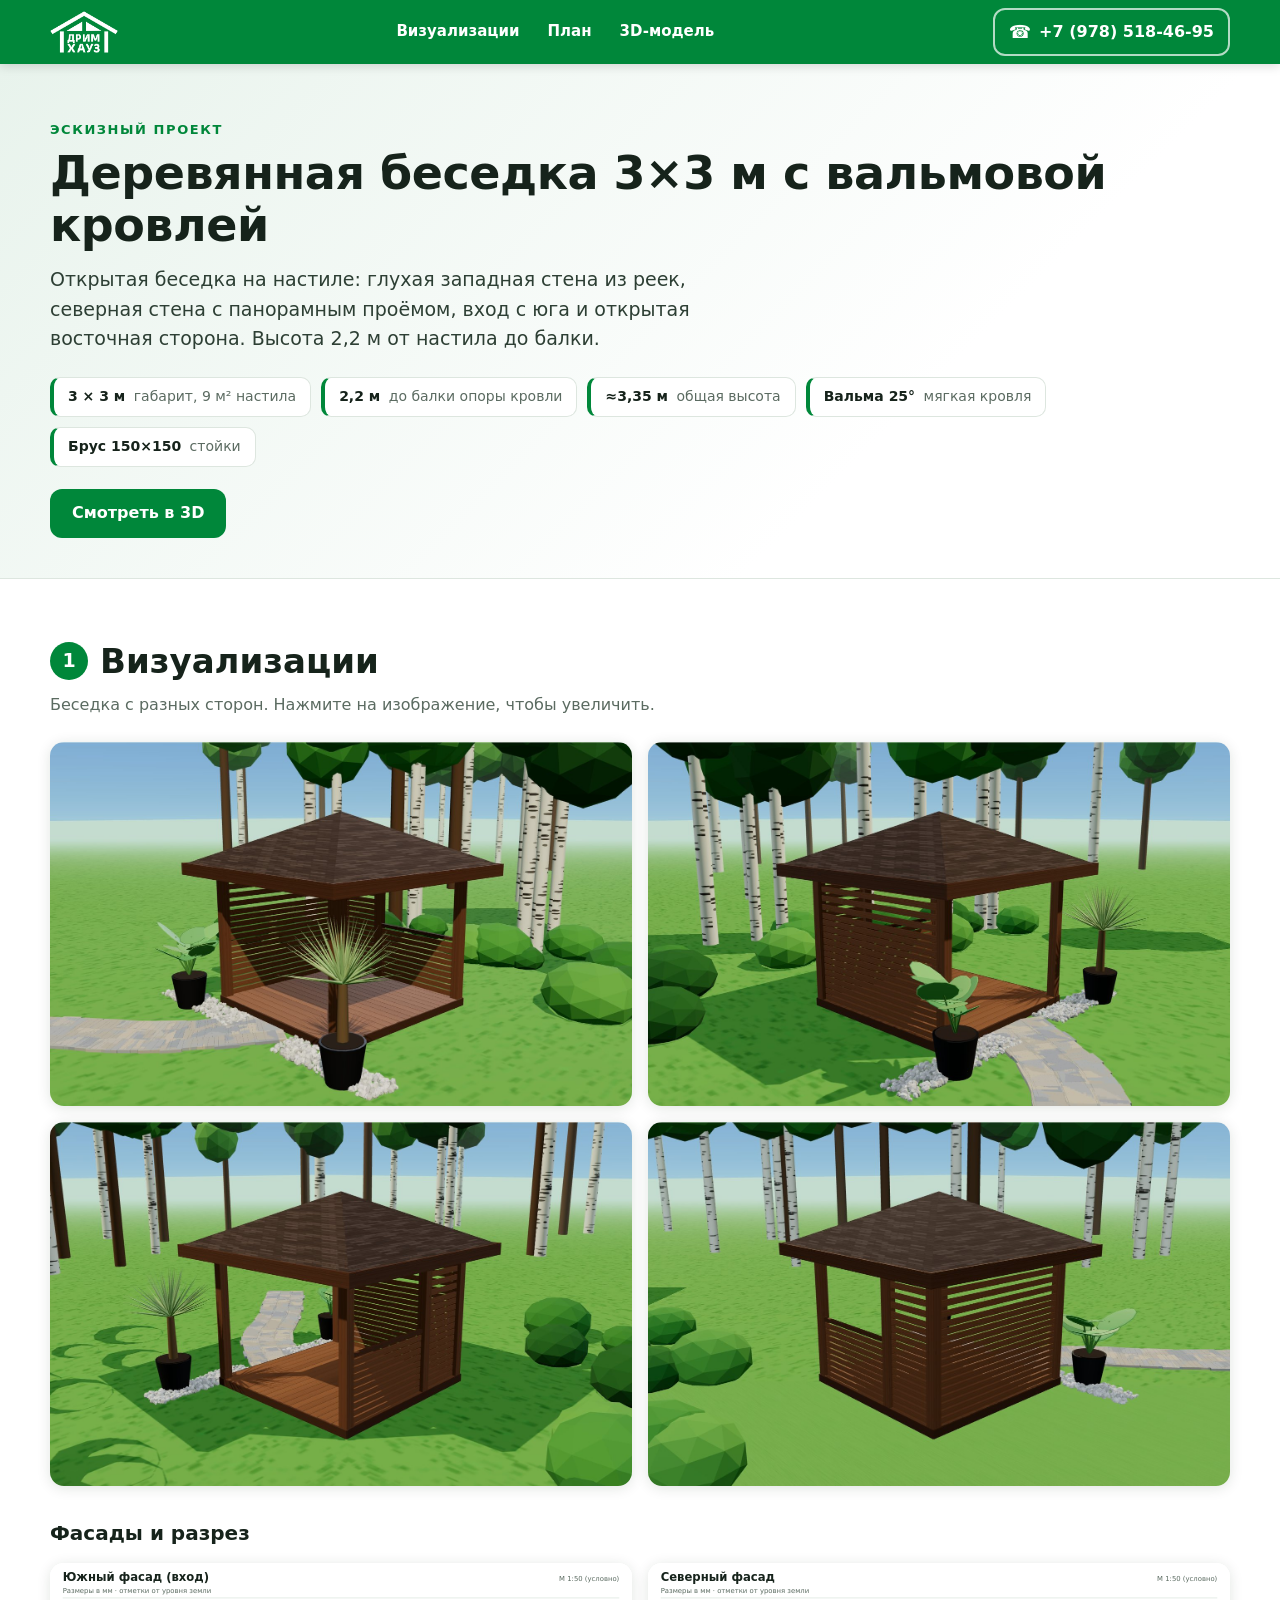
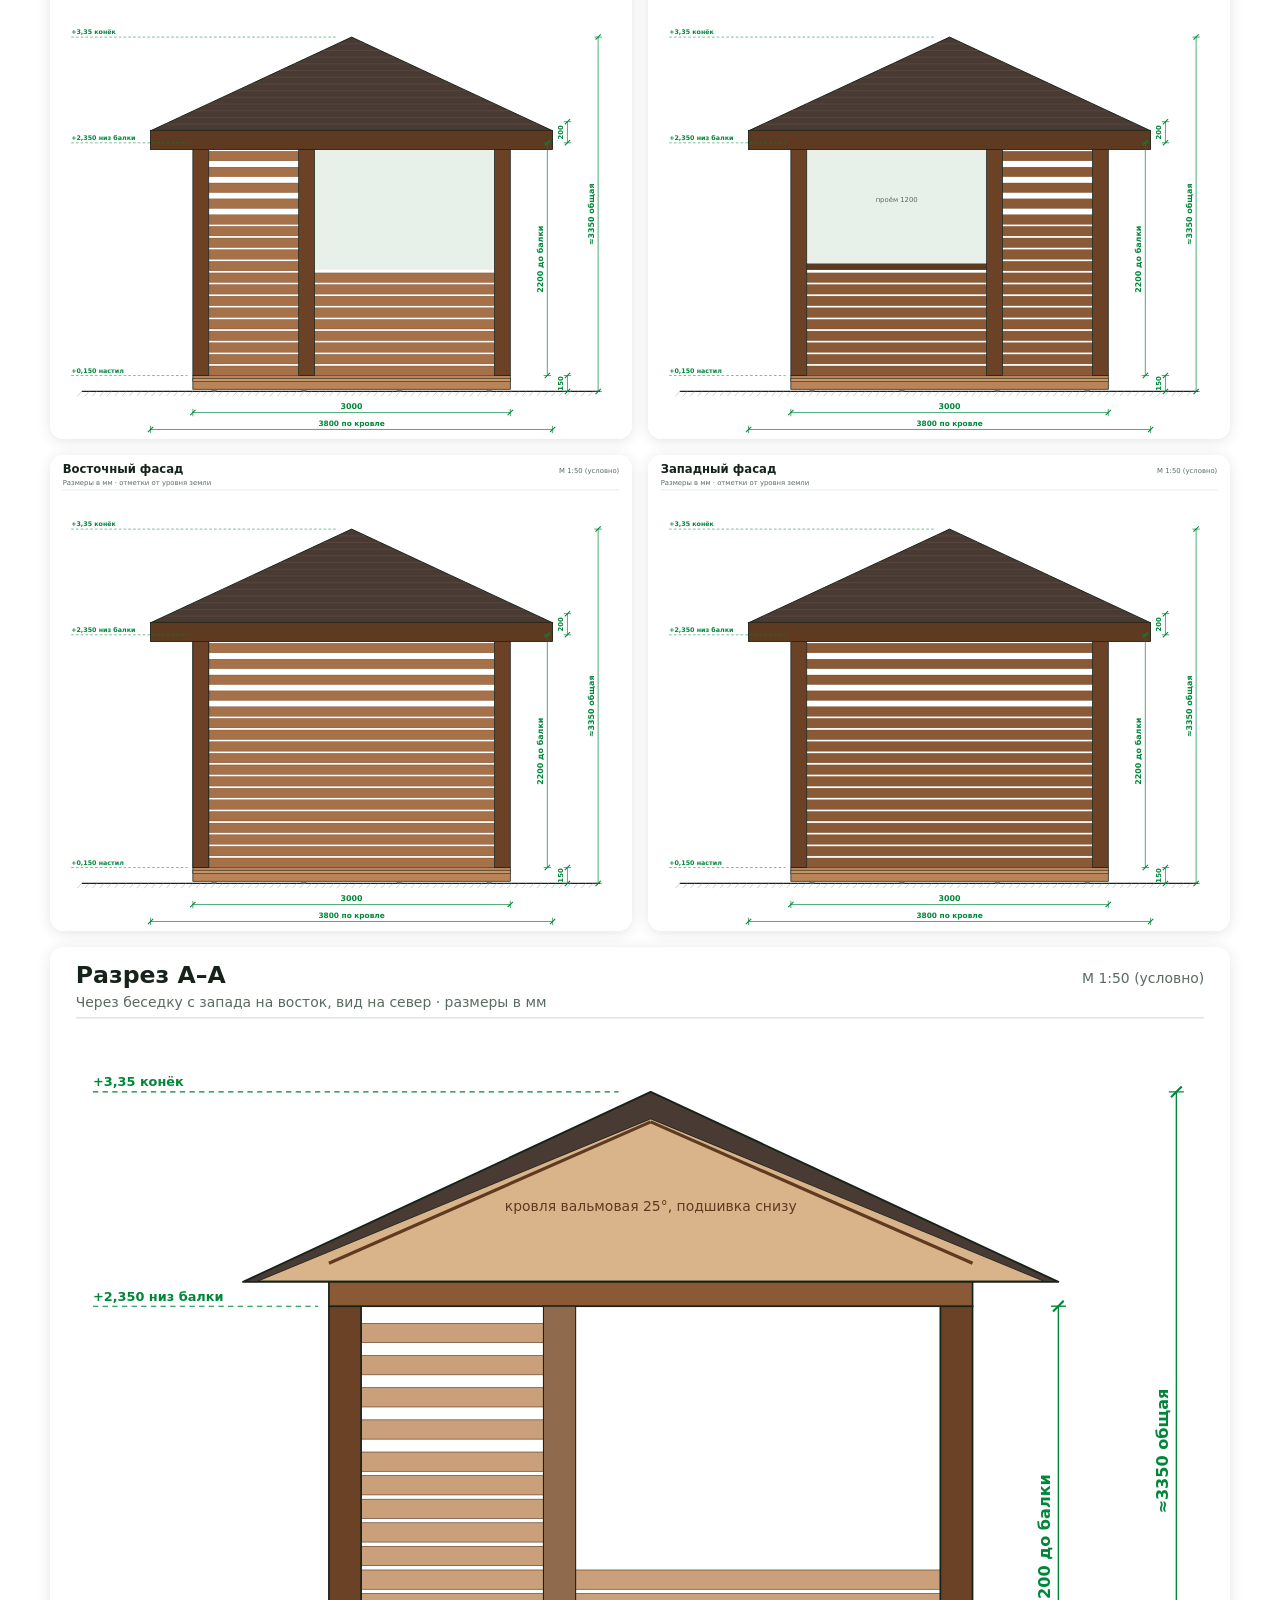
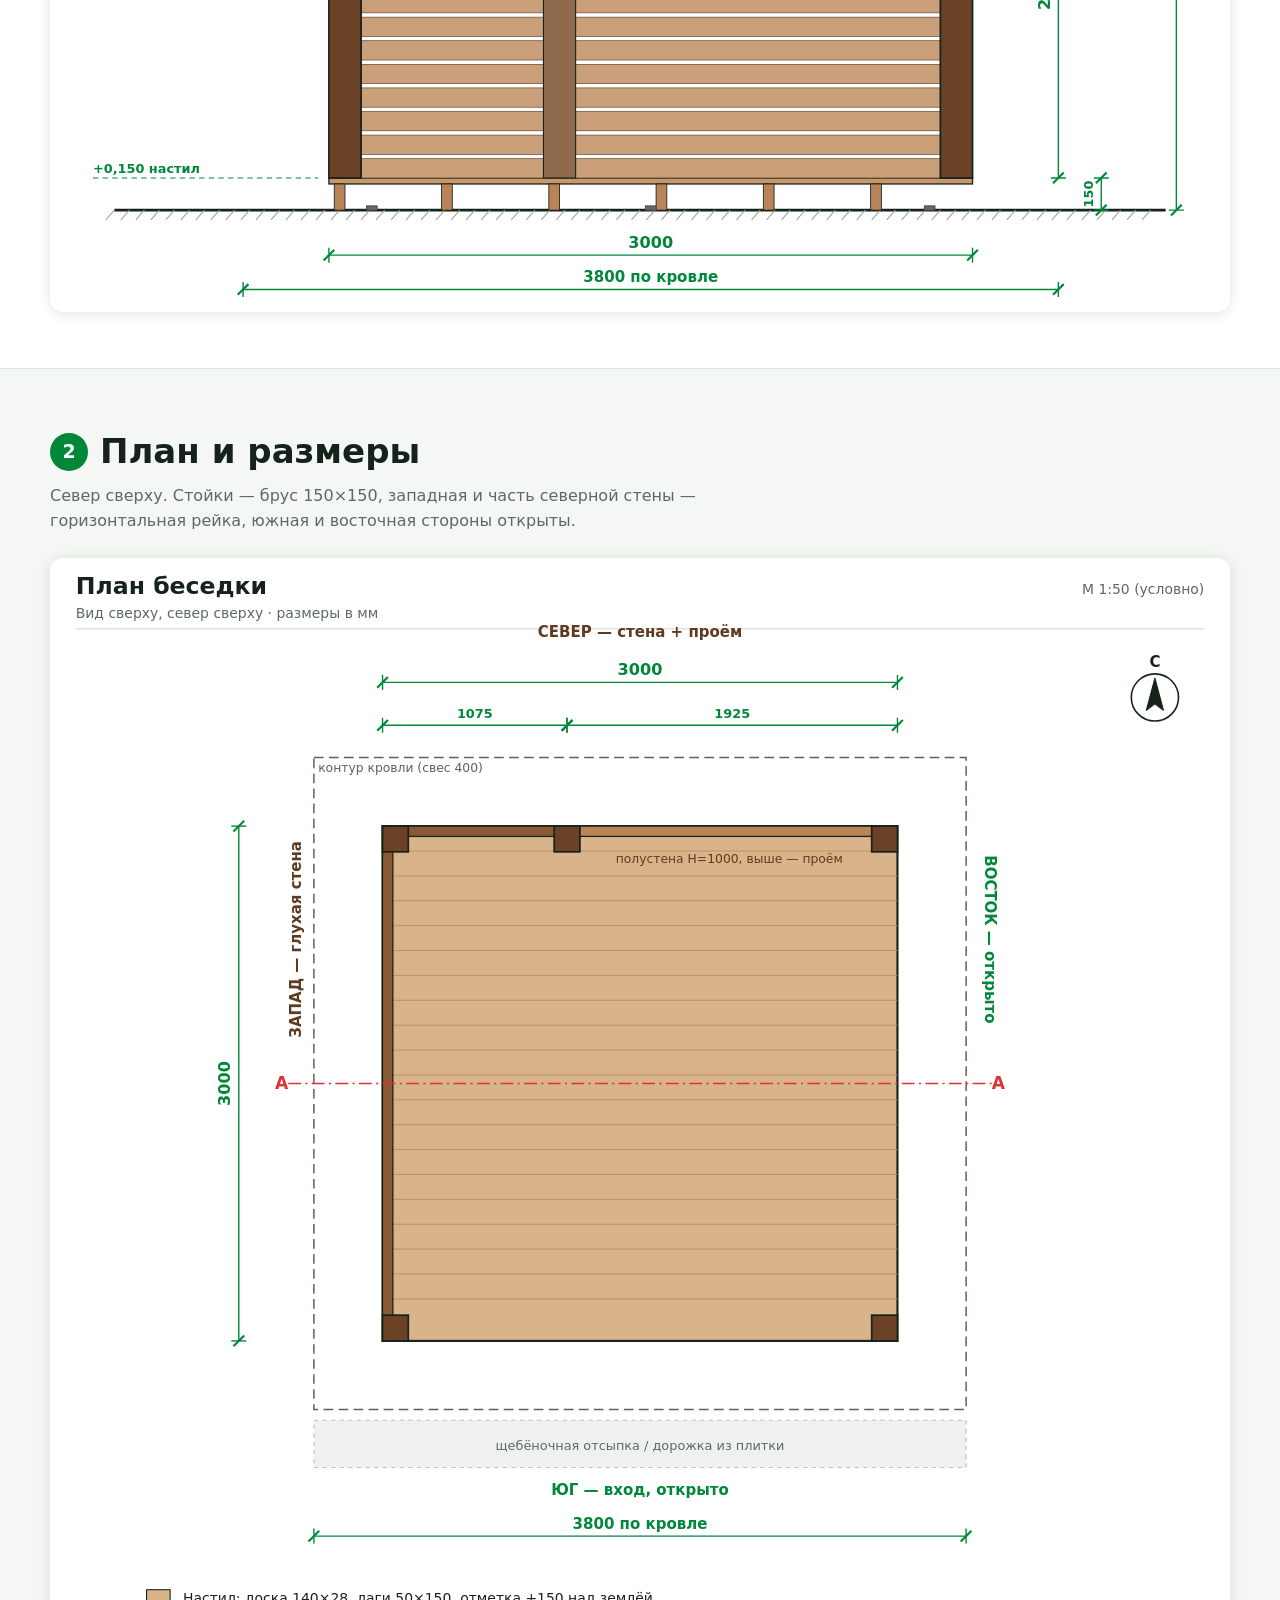
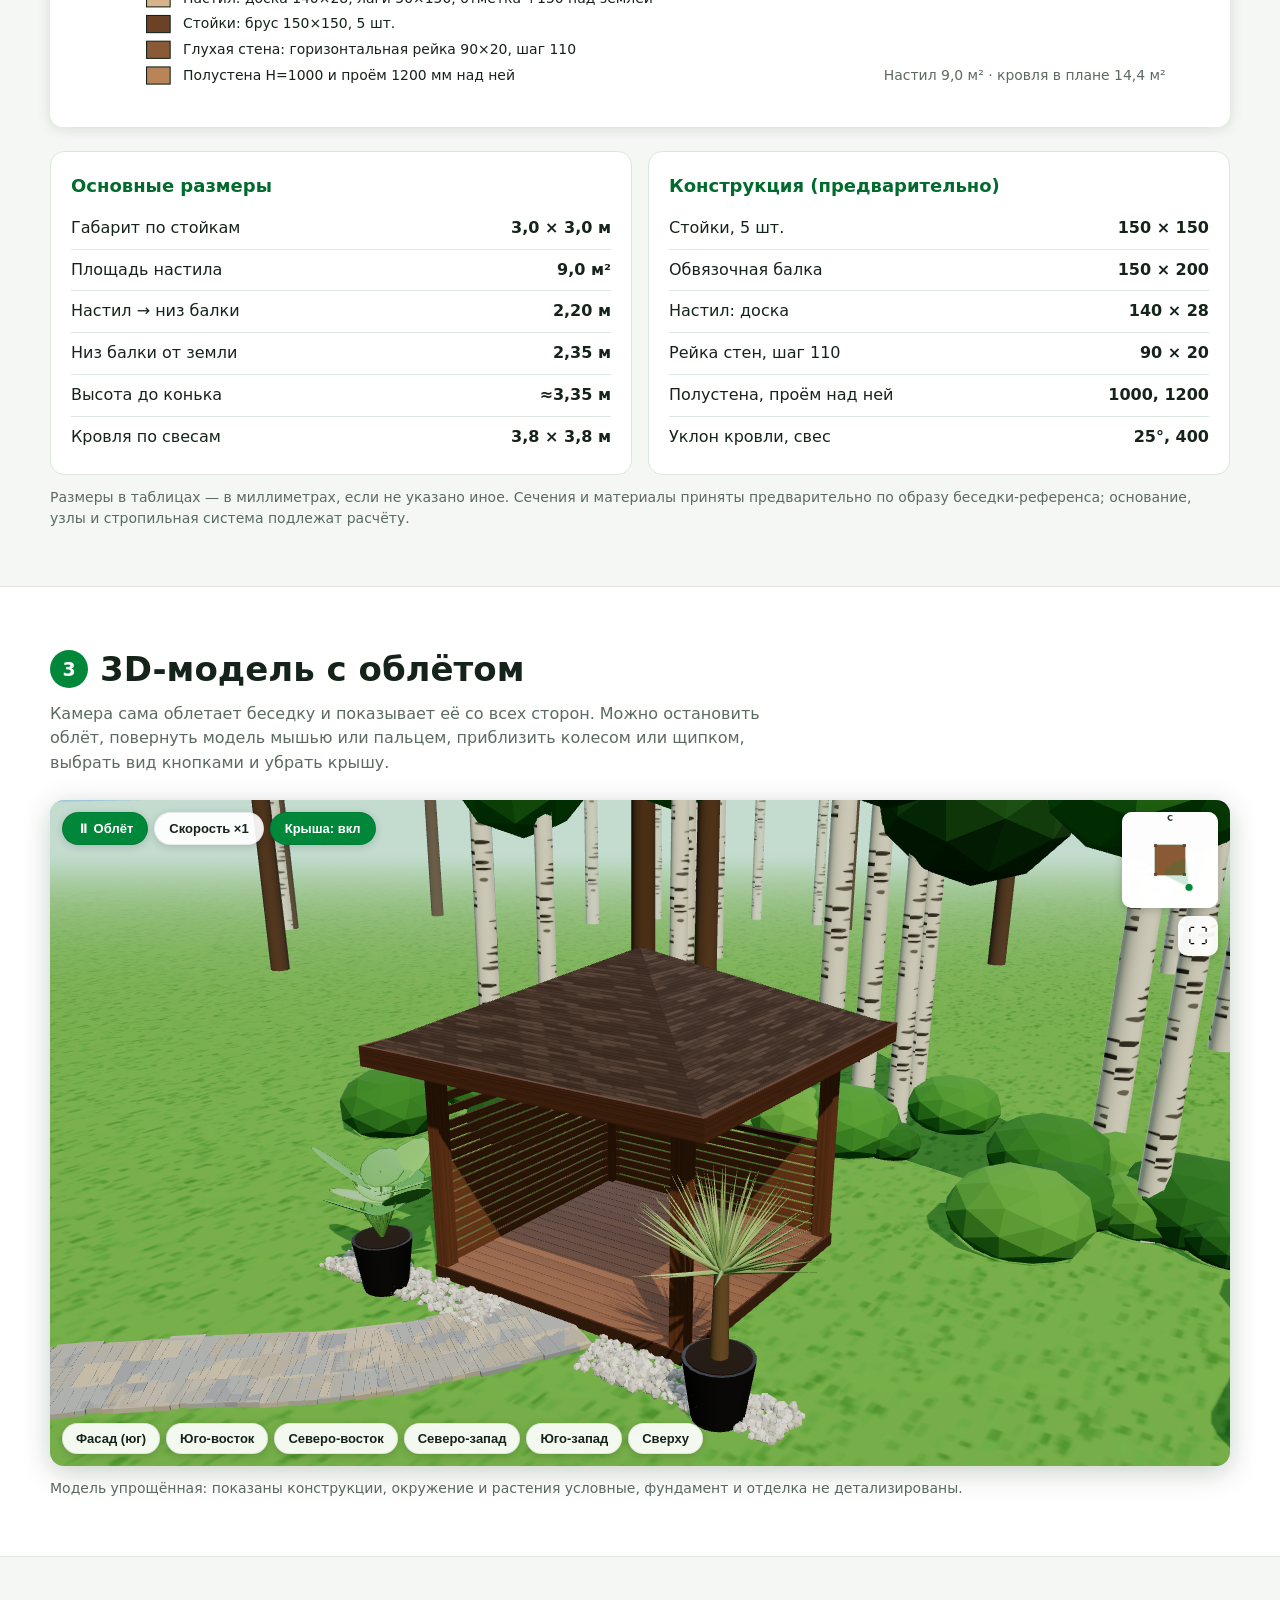
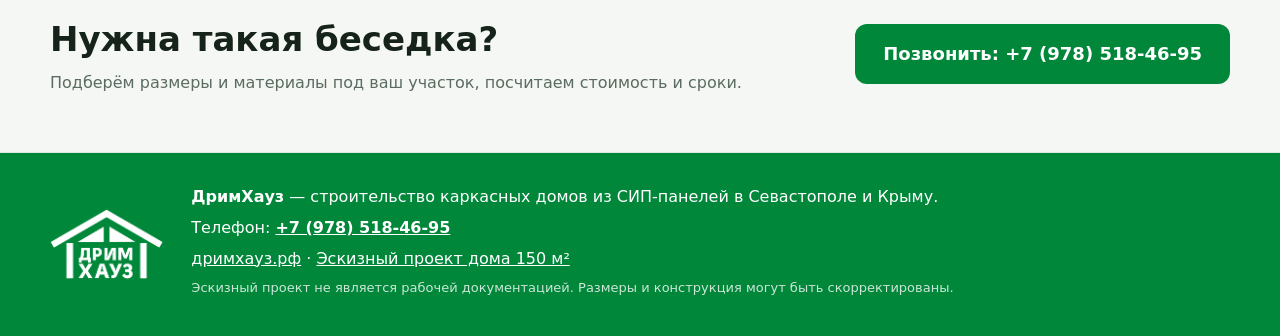
==== gazebo.html @ 521261aa "Добавлена страница беседки 3×3 м: визуализации, план, фасады, 3D с облётом Co-Authored-By: Claude So" ====
<!doctype html>
<html lang="ru">
<head>
<meta charset="utf-8">
<meta name="viewport" content="width=device-width, initial-scale=1, viewport-fit=cover">
<title>ДримХауз — беседка 3×3 м</title>
<meta name="description" content="Эскизный проект деревянной беседки 3×3 м с вальмовой кровлей: визуализации, план, фасады и 3D-модель с облётом камеры.">
<meta name="theme-color" content="#00873a">
<link rel="icon" href="assets/icon.png">
<link rel="stylesheet" href="style.css">
<link rel="stylesheet" href="gazebo.css">
<script type="importmap">
{ "imports": { "three": "./js/vendor/three.module.min.js", "three/addons/": "./js/vendor/addons/" } }
</script>
</head>
<body>

<header class="top">
  <a class="brand" href="#top" aria-label="ДримХауз"><img src="assets/logo_white.png" alt="ДримХауз"></a>
  <nav>
    <a href="#viz">Визуализации</a>
    <a href="#plan">План</a>
    <a href="#model">3D-модель</a>
  </nav>
  <a class="tel" href="tel:+79785184695"><span class="tel-ic">&#9742;</span><span class="tel-num">+7 (978) 518-46-95</span></a>
</header>

<main id="top">
  <section class="hero">
    <div class="wrap">
      <p class="eyebrow">Эскизный проект</p>
      <h1>Деревянная беседка 3×3 м с вальмовой кровлей</h1>
      <p class="lead">Открытая беседка на настиле: глухая западная стена из реек, северная стена с панорамным проёмом, вход с юга и открытая восточная сторона. Высота 2,2&nbsp;м от настила до балки.</p>
      <ul class="chips">
        <li><b>3 × 3 м</b> габарит, 9 м² настила</li>
        <li><b>2,2 м</b> до балки опоры кровли</li>
        <li><b>≈3,35 м</b> общая высота</li>
        <li><b>Вальма 25°</b> мягкая кровля</li>
        <li><b>Брус 150×150</b> стойки</li>
      </ul>
      <p class="hero-cta"><a class="btn" href="#model">Смотреть в 3D</a></p>
    </div>
  </section>

  <!-- ===================== 1. ВИЗУАЛИЗАЦИИ ===================== -->
  <section id="viz" class="block">
    <div class="wrap">
      <h2><span class="num">1</span> Визуализации</h2>
      <p class="sub">Беседка с разных сторон. Нажмите на изображение, чтобы увеличить.</p>

      <div class="grid g2">
        <figure><button class="zoom" data-full="assets/gazebo_render_se.jpg"><img loading="lazy" src="assets/gazebo_render_se.jpg" alt="Вид с юго-востока, вход"></button></figure>
        <figure><button class="zoom" data-full="assets/gazebo_render_sw.jpg"><img loading="lazy" src="assets/gazebo_render_sw.jpg" alt="Вид с юго-запада"></button></figure>
        <figure><button class="zoom" data-full="assets/gazebo_render_ne.jpg"><img loading="lazy" src="assets/gazebo_render_ne.jpg" alt="Вид с северо-востока"></button></figure>
        <figure><button class="zoom" data-full="assets/gazebo_render_nw.jpg"><img loading="lazy" src="assets/gazebo_render_nw.jpg" alt="Вид с северо-запада"></button></figure>
      </div>

      <h3>Фасады и разрез</h3>
      <div class="grid g2">
        <figure><button class="zoom" data-full="assets/gazebo_facade_S.svg"><img loading="lazy" src="assets/gazebo_facade_S.svg" alt="Южный фасад (вход)"></button></figure>
        <figure><button class="zoom" data-full="assets/gazebo_facade_N.svg"><img loading="lazy" src="assets/gazebo_facade_N.svg" alt="Северный фасад"></button></figure>
        <figure><button class="zoom" data-full="assets/gazebo_facade_E.svg"><img loading="lazy" src="assets/gazebo_facade_E.svg" alt="Восточный фасад"></button></figure>
        <figure><button class="zoom" data-full="assets/gazebo_facade_W.svg"><img loading="lazy" src="assets/gazebo_facade_W.svg" alt="Западный фасад"></button></figure>
      </div>
      <figure class="wide"><button class="zoom" data-full="assets/gazebo_section_A.svg"><img loading="lazy" src="assets/gazebo_section_A.svg" alt="Разрез A–A"></button></figure>
    </div>
  </section>

  <!-- ===================== 2. ПЛАН ===================== -->
  <section id="plan" class="block alt">
    <div class="wrap">
      <h2><span class="num">2</span> План и размеры</h2>
      <p class="sub">Север сверху. Стойки — брус 150×150, западная и часть северной стены — горизонтальная рейка, южная и восточная стороны открыты.</p>
      <figure class="wide"><button class="zoom" data-full="assets/gazebo_plan.svg"><img loading="lazy" src="assets/gazebo_plan.svg" alt="План беседки 3×3 м"></button></figure>

      <div class="tables">
        <div class="card">
          <h3>Основные размеры</h3>
          <table>
            <tr><td>Габарит по стойкам</td><td>3,0 × 3,0 м</td></tr>
            <tr><td>Площадь настила</td><td>9,0 м²</td></tr>
            <tr><td>Настил → низ балки</td><td>2,20 м</td></tr>
            <tr><td>Низ балки от земли</td><td>2,35 м</td></tr>
            <tr><td>Высота до конька</td><td>≈3,35 м</td></tr>
            <tr><td>Кровля по свесам</td><td>3,8 × 3,8 м</td></tr>
          </table>
        </div>
        <div class="card">
          <h3>Конструкция (предварительно)</h3>
          <table>
            <tr><td>Стойки, 5 шт.</td><td>150 × 150</td></tr>
            <tr><td>Обвязочная балка</td><td>150 × 200</td></tr>
            <tr><td>Настил: доска</td><td>140 × 28</td></tr>
            <tr><td>Рейка стен, шаг 110</td><td>90 × 20</td></tr>
            <tr><td>Полустена, проём над ней</td><td>1000, 1200</td></tr>
            <tr><td>Уклон кровли, свес</td><td>25°, 400</td></tr>
          </table>
        </div>
      </div>
      <p class="note">Размеры в таблицах — в миллиметрах, если не указано иное. Сечения и материалы приняты предварительно по образу беседки-референса; основание, узлы и стропильная система подлежат расчёту.</p>
    </div>
  </section>

  <!-- ===================== 3. 3D-МОДЕЛЬ ===================== -->
  <section id="model" class="block">
    <div class="wrap">
      <h2><span class="num">3</span> 3D-модель с облётом</h2>
      <p class="sub">Камера сама облетает беседку и показывает её со всех сторон. Можно остановить облёт, повернуть модель мышью или пальцем, приблизить колесом или щипком, выбрать вид кнопками и убрать крышу.</p>

      <div class="tour g3d" id="g-root">
        <canvas id="g-canvas"></canvas>

        <div class="g-fail" id="g-fail" hidden>Не удалось запустить 3D в этом браузере. Попробуйте открыть страницу в актуальном Chrome, Safari или Firefox.</div>

        <div class="hud" id="g-hud">
          <div class="g-top">
            <div class="g-ctrl">
              <button class="chip-btn on" id="g-auto">⏸ Облёт</button>
              <button class="chip-btn" id="g-speed">Скорость ×1</button>
              <button class="chip-btn on" id="g-roof">Крыша: вкл</button>
            </div>
            <div class="hud-right">
              <canvas id="g-compass" width="132" height="132"></canvas>
              <button class="icon-btn" id="g-fs" title="Во весь экран" aria-label="Во весь экран">⛶</button>
            </div>
          </div>
          <div class="places" id="g-places">
            <button data-v="s">Фасад (юг)</button>
            <button data-v="se">Юго-восток</button>
            <button data-v="ne">Северо-восток</button>
            <button data-v="nw">Северо-запад</button>
            <button data-v="sw">Юго-запад</button>
            <button data-v="top">Сверху</button>
          </div>
        </div>
      </div>
      <p class="note">Модель упрощённая: показаны конструкции, окружение и растения условные, фундамент и отделка не детализированы.</p>
    </div>
  </section>

  <!-- ===================== 4. СМЕТА (будет добавлена позже) ===================== -->

  <section id="contacts" class="block alt">
    <div class="wrap cta">
      <div>
        <h2 class="cta-h">Нужна такая беседка?</h2>
        <p class="sub" style="margin:0">Подберём размеры и материалы под ваш участок, посчитаем стоимость и сроки.</p>
      </div>
      <a class="btn big" href="tel:+79785184695">Позвонить: +7 (978) 518-46-95</a>
    </div>
  </section>
</main>

<footer class="foot">
  <div class="wrap foot-in">
    <img src="assets/logo_white.png" alt="ДримХауз">
    <div>
      <p><b>ДримХауз</b> — строительство каркасных домов из СИП-панелей в Севастополе и Крыму.</p>
      <p>Телефон: <a href="tel:+79785184695"><b>+7 (978) 518-46-95</b></a></p>
      <p><a href="https://дримхауз.рф" target="_blank" rel="noopener">дримхауз.рф</a> · <a href="./">Эскизный проект дома 150 м²</a></p>
      <p class="small">Эскизный проект не является рабочей документацией. Размеры и конструкция могут быть скорректированы.</p>
    </div>
  </div>
</footer>

<div class="lightbox" id="lb" hidden><button class="lb-close" id="lb-close" aria-label="Закрыть">×</button><img id="lb-img" alt=""></div>

<script>
  // увеличение изображений
  const lb = document.getElementById('lb'), lbi = document.getElementById('lb-img');
  document.querySelectorAll('.zoom').forEach(b => b.addEventListener('click', () => { lbi.src = b.dataset.full; lb.hidden = false; document.body.classList.add('noscroll'); }));
  const closeLb = () => { lb.hidden = true; lbi.src = ''; document.body.classList.remove('noscroll'); };
  lb.addEventListener('click', e => { if (e.target !== lbi) closeLb(); });
  addEventListener('keydown', e => { if (e.key === 'Escape' && !lb.hidden) closeLb(); });
</script>
<script type="module" src="js/gazebo.js"></script>
</body>
</html>
---- style.css ----
:root{
  --green:#00873a; --green-dark:#006b2d; --green-soft:#e8f3ec; --ink:#16231b; --muted:#5b6b61;
  --bg:#ffffff; --alt:#f4f7f3; --line:#dde6df; --radius:14px;
}
*{box-sizing:border-box}
html{scroll-behavior:smooth;scroll-padding-top:70px}
body{margin:0;font-family:system-ui,-apple-system,"Segoe UI",Roboto,"Helvetica Neue",Arial,sans-serif;color:var(--ink);background:var(--bg);line-height:1.55;-webkit-text-size-adjust:100%}
body.noscroll{overflow:hidden}
img{max-width:100%;display:block}
a{color:var(--green-dark)}
.wrap{width:min(1180px,100% - 32px);margin-inline:auto}

/* шапка */
.top{position:sticky;top:0;z-index:50;display:flex;align-items:center;justify-content:space-between;gap:16px;padding:8px max(16px,calc((100% - 1180px)/2));background:var(--green);color:#fff;box-shadow:0 2px 10px rgba(0,0,0,.15)}
.brand img{height:42px;width:auto}
.top nav{display:flex;gap:4px}
.top nav a{color:#fff;text-decoration:none;font-weight:600;font-size:15px;padding:8px 12px;border-radius:10px}
.top nav a:hover{background:rgba(255,255,255,.18)}

/* hero */
.hero{background:linear-gradient(135deg,var(--green-soft),#fff 70%);padding:56px 0 40px;border-bottom:1px solid var(--line)}
.eyebrow{margin:0 0 8px;color:var(--green);font-weight:700;letter-spacing:.12em;text-transform:uppercase;font-size:13px}
h1{margin:0 0 14px;font-size:clamp(28px,5vw,46px);line-height:1.12;letter-spacing:-.01em}
.lead{max-width:720px;margin:0 0 24px;font-size:clamp(16px,2.4vw,19px);color:#2d3f34}
.chips{list-style:none;margin:0;padding:0;display:flex;flex-wrap:wrap;gap:10px}
.chips li{background:#fff;border:1px solid var(--line);border-left:4px solid var(--green);border-radius:10px;padding:8px 14px;font-size:14px;color:var(--muted)}
.chips b{color:var(--ink);margin-right:4px}

/* блоки */
.block{padding:56px 0}
.block.alt{background:var(--alt);border-block:1px solid var(--line)}
h2{display:flex;align-items:center;gap:12px;margin:0 0 6px;font-size:clamp(24px,3.6vw,34px)}
.num{display:inline-grid;place-items:center;width:38px;height:38px;border-radius:50%;background:var(--green);color:#fff;font-size:19px;font-weight:700;flex:none}
h3{margin:32px 0 14px;font-size:20px}
.sub{margin:0 0 24px;color:var(--muted);max-width:760px}
.grid{display:grid;gap:16px}
.g2{grid-template-columns:repeat(2,1fr)}
figure{margin:0}
figure.wide{margin-top:16px}
.zoom{display:block;width:100%;padding:0;border:0;background:#fff;cursor:zoom-in;border-radius:var(--radius);overflow:hidden;box-shadow:0 2px 14px rgba(0,40,15,.12);transition:transform .2s,box-shadow .2s}
.zoom:hover{transform:translateY(-2px);box-shadow:0 8px 24px rgba(0,40,15,.18)}
.zoom img{width:100%;height:auto}

/* таблицы */
.tables{display:grid;grid-template-columns:repeat(2,1fr);gap:16px;margin:24px 0 8px}
.card{background:#fff;border:1px solid var(--line);border-radius:var(--radius);padding:6px 20px 16px}
.card h3{margin:14px 0 8px;font-size:18px;color:var(--green-dark)}
table{width:100%;border-collapse:collapse}
td{padding:8px 0;border-bottom:1px solid var(--line)}
td:last-child{text-align:right;font-variant-numeric:tabular-nums;font-weight:600;white-space:nowrap}
tr:last-child td{border-bottom:0}
.note{color:var(--muted);font-size:14px;margin:12px 0 0}

/* 3D-тур */
.tour{position:relative;width:100%;height:clamp(420px,74vh,780px);border-radius:var(--radius);overflow:hidden;background:#cfe4f2;box-shadow:0 6px 28px rgba(0,40,15,.22);touch-action:none;user-select:none;-webkit-user-select:none}
.tour.fs{position:fixed;inset:0;z-index:100;height:100dvh;border-radius:0}
#tour-canvas{position:absolute;inset:0;width:100%;height:100%;display:block;outline:none}
.loading{position:absolute;inset:0;display:grid;place-items:center;background:var(--alt);color:var(--muted);font-weight:600}
.overlay{position:absolute;inset:0;display:grid;place-items:center;background:rgba(10,30,18,.45);backdrop-filter:blur(2px);cursor:pointer;z-index:3}
.overlay[hidden]{display:none}
.overlay-box{background:#fff;border-radius:18px;padding:26px 30px;max-width:min(440px,86%);text-align:center;box-shadow:0 12px 40px rgba(0,0,0,.3)}
.overlay-logo{height:64px;margin:0 auto 12px;width:auto}
.overlay-box p{margin:0 0 16px}
.overlay-box span{color:var(--muted);font-size:14px}
.btn{display:inline-block;background:var(--green);color:#fff;border:0;border-radius:12px;padding:12px 22px;font-size:16px;font-weight:700;cursor:pointer;text-decoration:none}
.btn:hover{background:var(--green-dark)}
.btn.ghost{background:#fff;color:var(--green-dark);border:2px solid var(--green)}
.btn.ghost:hover{background:var(--green-soft)}
.dl{margin:16px 0 0}
.hud{position:absolute;inset:0;pointer-events:none;z-index:4}
.hud>*{pointer-events:auto}
.places{position:absolute;left:12px;bottom:12px;right:190px;display:flex;flex-wrap:wrap;gap:6px}
.places button{background:rgba(255,255,255,.92);color:var(--ink);border:1px solid rgba(0,0,0,.08);border-radius:999px;padding:7px 13px;font-size:13px;font-weight:600;cursor:pointer;box-shadow:0 2px 8px rgba(0,0,0,.15)}
.places button:hover,.places button.on{background:var(--green);color:#fff}
.hud-right{position:absolute;right:12px;top:12px;display:flex;flex-direction:column;align-items:flex-end;gap:8px}
#minimap{background:rgba(255,255,255,.88);border-radius:10px;box-shadow:0 2px 10px rgba(0,0,0,.2)}
.icon-btn{width:40px;height:40px;border-radius:10px;border:0;background:rgba(255,255,255,.92);font-size:20px;cursor:pointer;box-shadow:0 2px 8px rgba(0,0,0,.2)}
.joy{position:absolute;left:22px;bottom:70px;width:120px;height:120px;border-radius:50%;background:rgba(255,255,255,.28);border:2px solid rgba(255,255,255,.7);touch-action:none}
.knob{position:absolute;left:50%;top:50%;width:52px;height:52px;margin:-26px 0 0 -26px;border-radius:50%;background:rgba(0,135,58,.85);border:2px solid #fff}
.touch-only{display:none}
@media (pointer:coarse){.touch-only{display:block}.desktop-only{display:none}}

/* подвал */
.foot{background:var(--green);color:#fff;padding:32px 0;margin-top:0}
.foot-in{display:flex;gap:28px;align-items:center}
.foot img{height:70px;width:auto}
.foot p{margin:0 0 6px}
.foot a{color:#fff}
.foot .small{opacity:.8;font-size:13px}

/* лайтбокс */
.lightbox{position:fixed;inset:0;z-index:200;background:rgba(5,20,10,.92);display:grid;place-items:center;padding:16px;cursor:zoom-out}
.lightbox[hidden]{display:none}
.lightbox img{max-width:100%;max-height:100%;object-fit:contain;background:#fff;border-radius:8px}
.lb-close{position:absolute;top:10px;right:14px;width:44px;height:44px;border:0;border-radius:50%;background:#fff;font-size:28px;line-height:1;cursor:pointer}

@media (max-width:760px){
  .g2,.tables{grid-template-columns:1fr}
  .block{padding:40px 0}
  .top nav a{padding:7px 9px;font-size:14px}
  .brand img{height:36px}
  .places{right:12px;bottom:auto;top:12px;left:12px;flex-wrap:nowrap;overflow-x:auto;max-width:calc(100% - 100px);padding-bottom:4px}
  .places button{white-space:nowrap;flex:none}
  .foot-in{flex-direction:column;align-items:flex-start}
  .tour{height:min(76vh,640px)}
}
@media (max-width:760px){#minimap{width:88px;height:auto}}

.tour:not(.started) .joy{display:none!important}

/* контакты */
.tel{display:inline-flex;align-items:center;gap:8px;color:#fff;text-decoration:none;font-weight:700;font-size:16px;padding:8px 14px;border:2px solid rgba(255,255,255,.7);border-radius:12px;white-space:nowrap}
.tel:hover{background:rgba(255,255,255,.18)}
.tel-ic{font-size:18px}
.cta{display:flex;align-items:center;justify-content:space-between;gap:24px;flex-wrap:wrap}
.cta-h{margin:0 0 6px}
.btn.big{font-size:18px;padding:16px 28px}
@media (max-width:760px){
  .top{flex-wrap:wrap;row-gap:6px}
  .tel-num{display:none}
  .tel{padding:8px 11px}
  .cta{flex-direction:column;align-items:flex-start}
  .btn.big{width:100%;text-align:center}
}
@media (max-width:480px){.top nav a{padding:7px 7px;font-size:13px}.brand img{height:32px}}
---- gazebo.css ----
/* Дополнения для страницы беседки (основные стили — в style.css) */
.hero-cta{margin:22px 0 0}

/* чертежи на белом фоне в карточках */
.zoom img[src$=".svg"]{background:#fff}

/* 3D-вьюер с облётом */
.tour.g3d{cursor:grab;background:#cfe4ea}
.tour.g3d.drag{cursor:grabbing}
.g3d .hud{display:flex;flex-direction:column;justify-content:space-between;padding:12px;pointer-events:none}
.g3d .hud[hidden]{display:none}
.g3d .hud>*{pointer-events:none}
.g3d .hud button,.g3d .hud canvas{pointer-events:auto}
.g-top{display:flex;justify-content:space-between;align-items:flex-start;gap:10px}
.g-ctrl{display:flex;flex-wrap:wrap;gap:6px}
.chip-btn{background:rgba(255,255,255,.92);color:var(--ink);border:1px solid rgba(0,0,0,.08);border-radius:999px;padding:8px 14px;font-size:13px;font-weight:600;cursor:pointer;box-shadow:0 2px 8px rgba(0,0,0,.15)}
.chip-btn:hover,.chip-btn.on{background:var(--green);color:#fff}
.g3d .hud-right{position:static;display:flex;flex-direction:column;align-items:flex-end;gap:8px}
.g3d .places{position:static;right:auto;left:auto;bottom:auto}
#g-compass{width:96px;height:96px;background:rgba(255,255,255,.9);border-radius:10px;box-shadow:0 2px 10px rgba(0,0,0,.2)}
.g-fail{position:absolute;inset:0;display:grid;place-items:center;padding:24px;text-align:center;background:var(--alt);color:var(--muted);font-weight:600;z-index:5}
.g-fail[hidden]{display:none}
.g3d canvas#g-canvas{touch-action:none}

@media (max-width:760px){
  .g3d .places{flex-wrap:nowrap;overflow-x:auto;padding-bottom:4px;max-width:100%}
  .g3d .places button{white-space:nowrap;flex:none}
  #g-compass{width:72px;height:72px}
  .chip-btn{padding:7px 11px;font-size:12px}
  .tour.g3d{height:min(78vh,620px)}
}
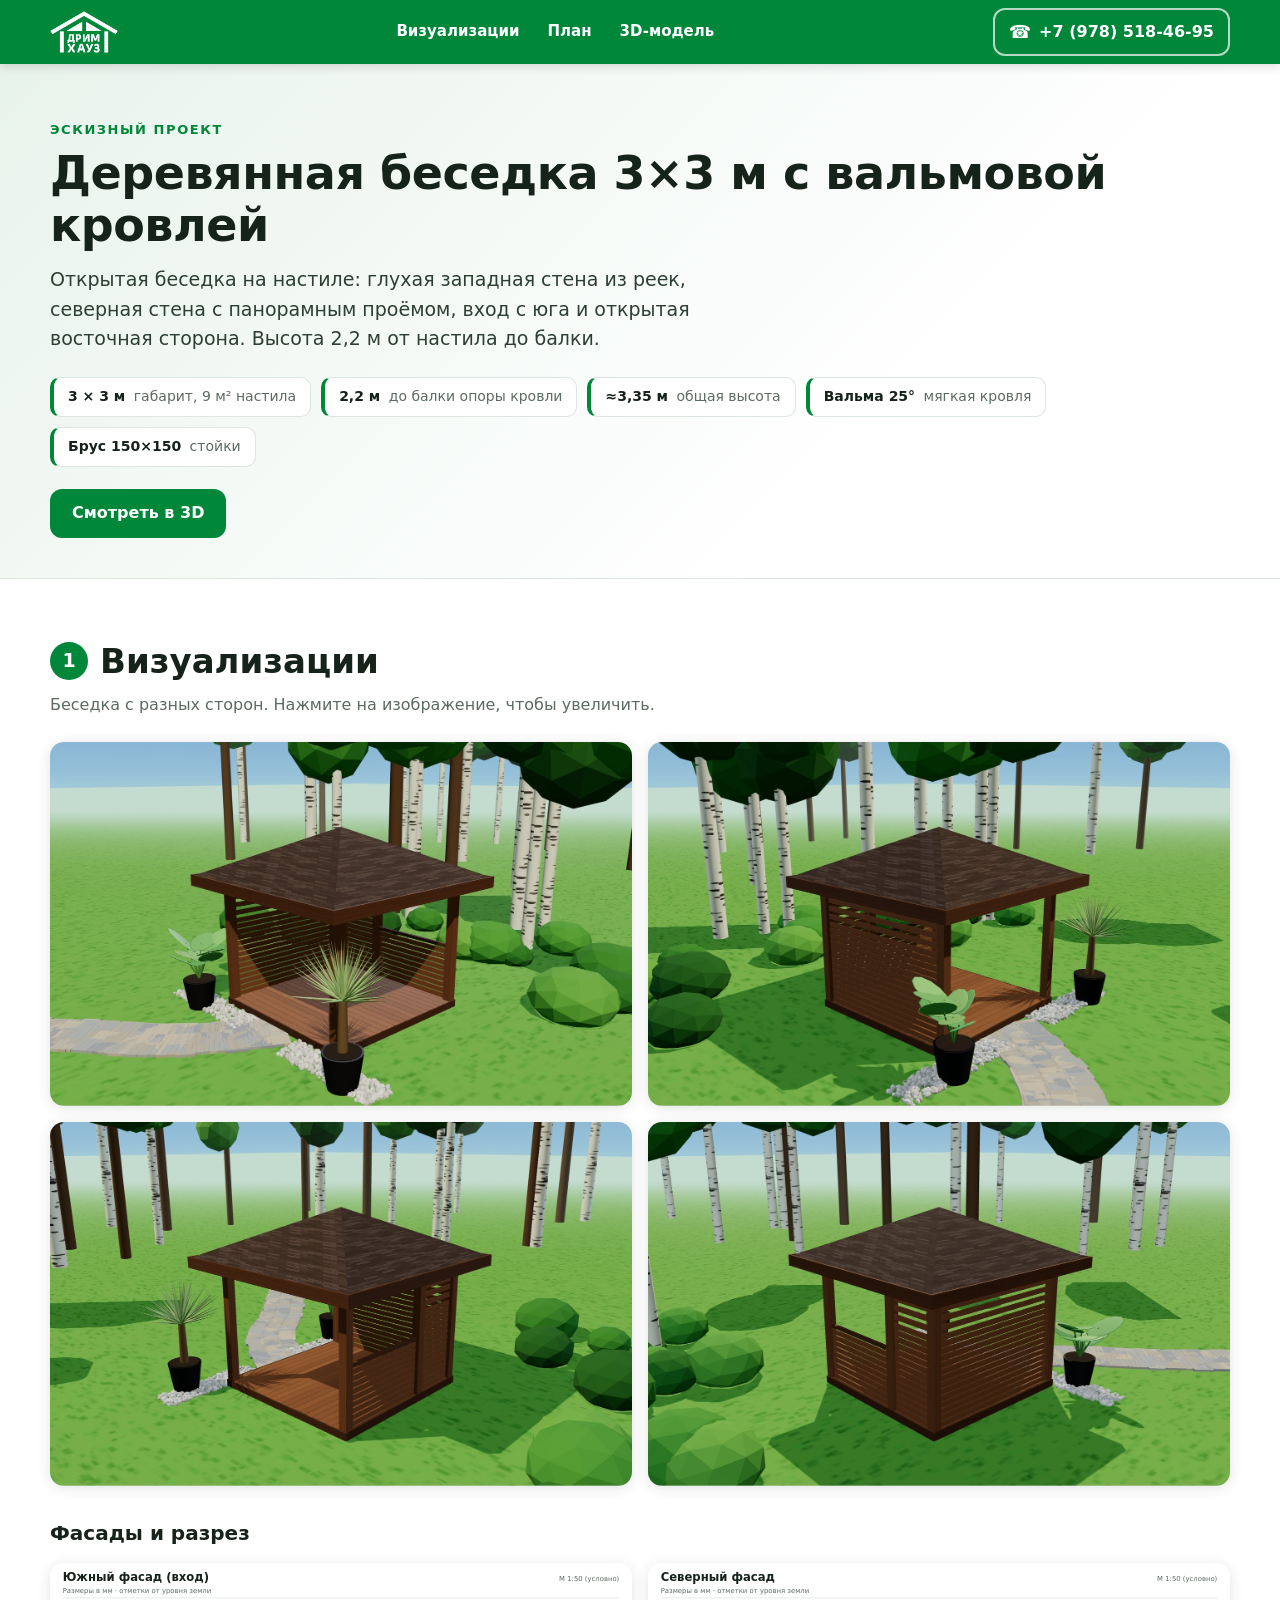
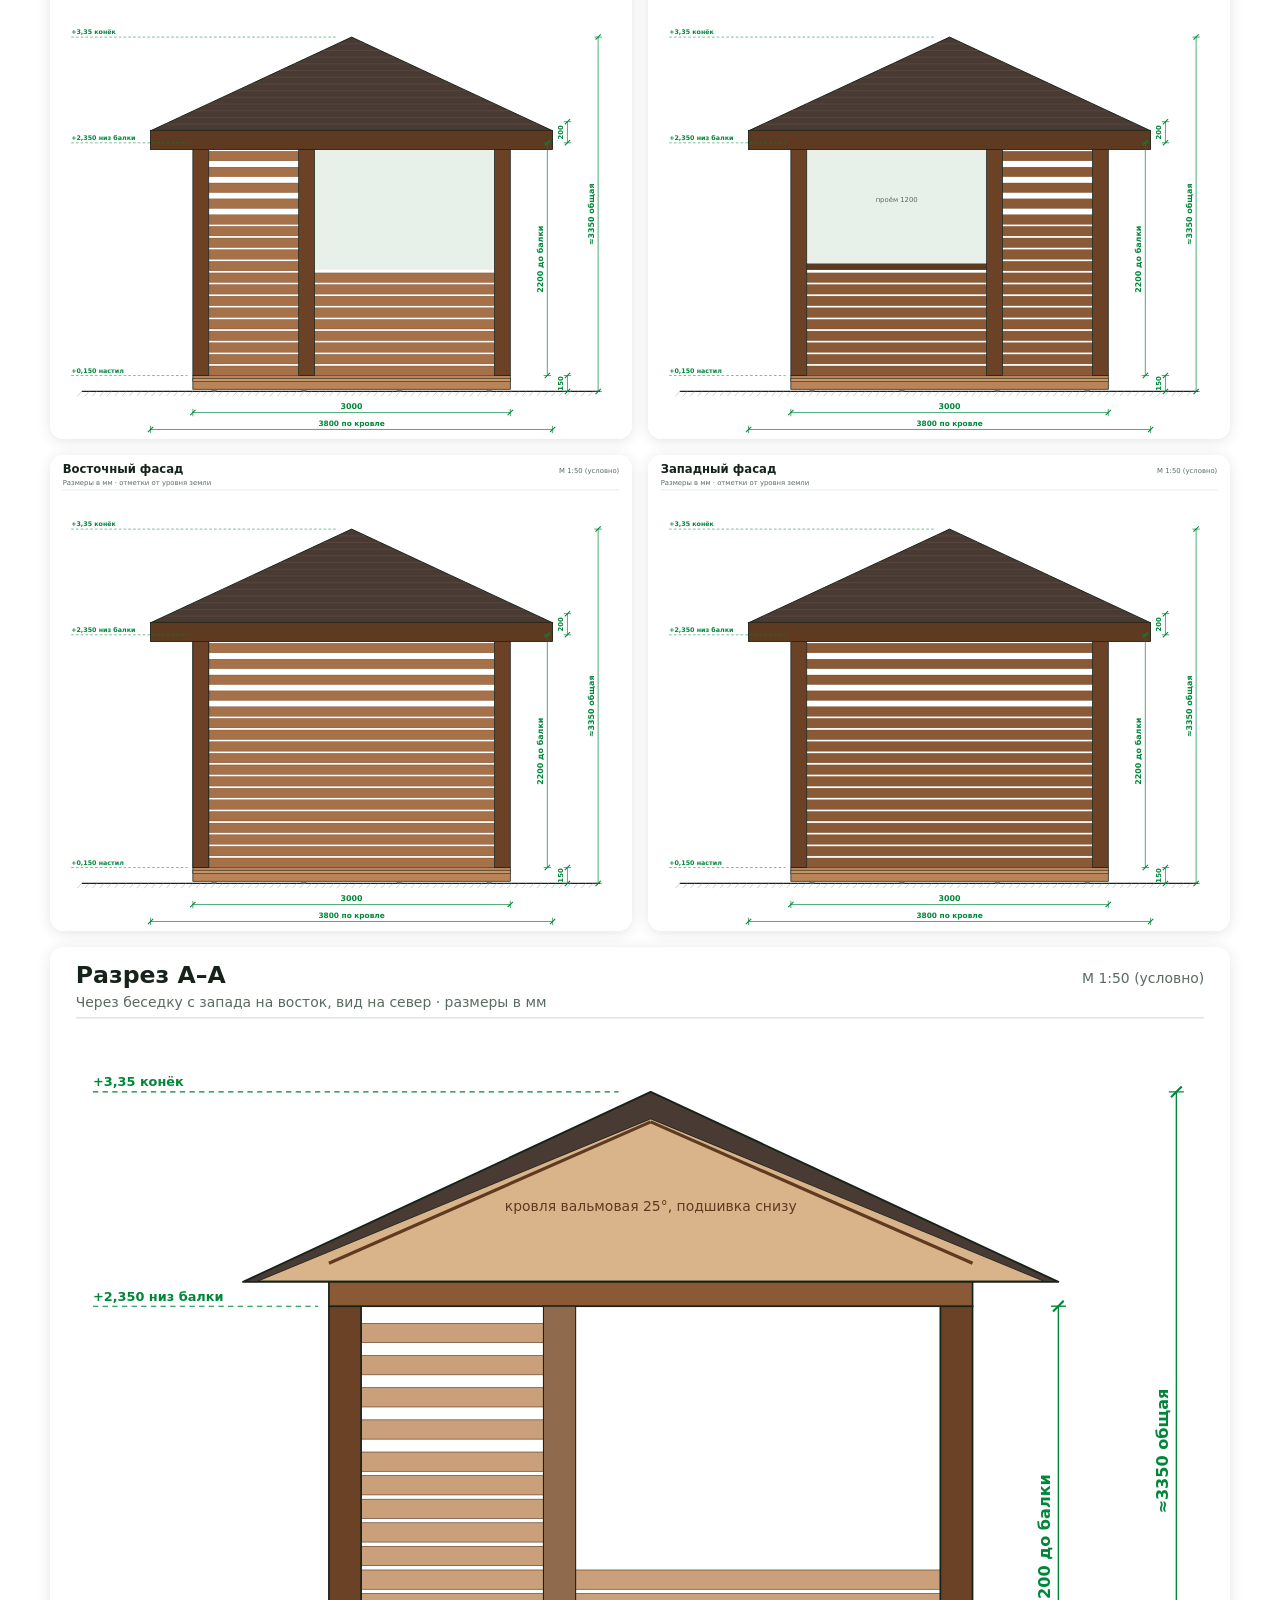
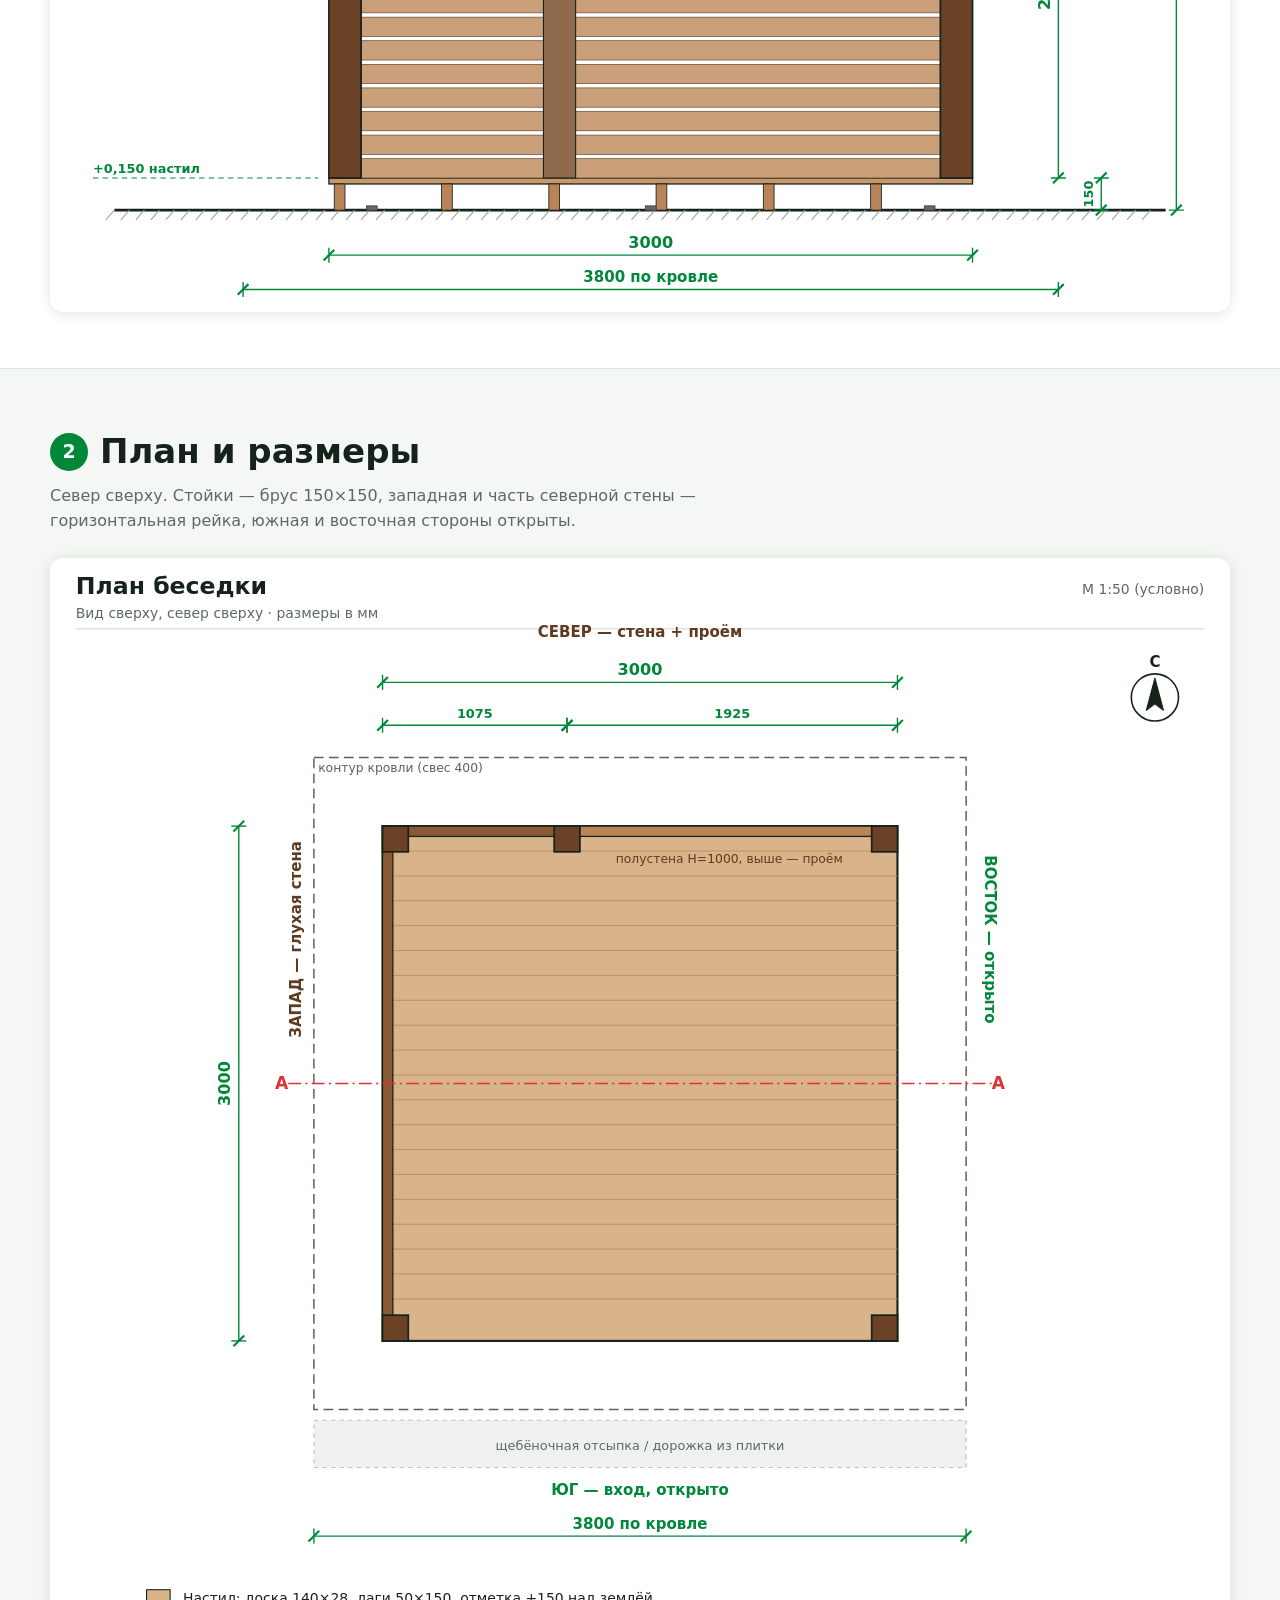
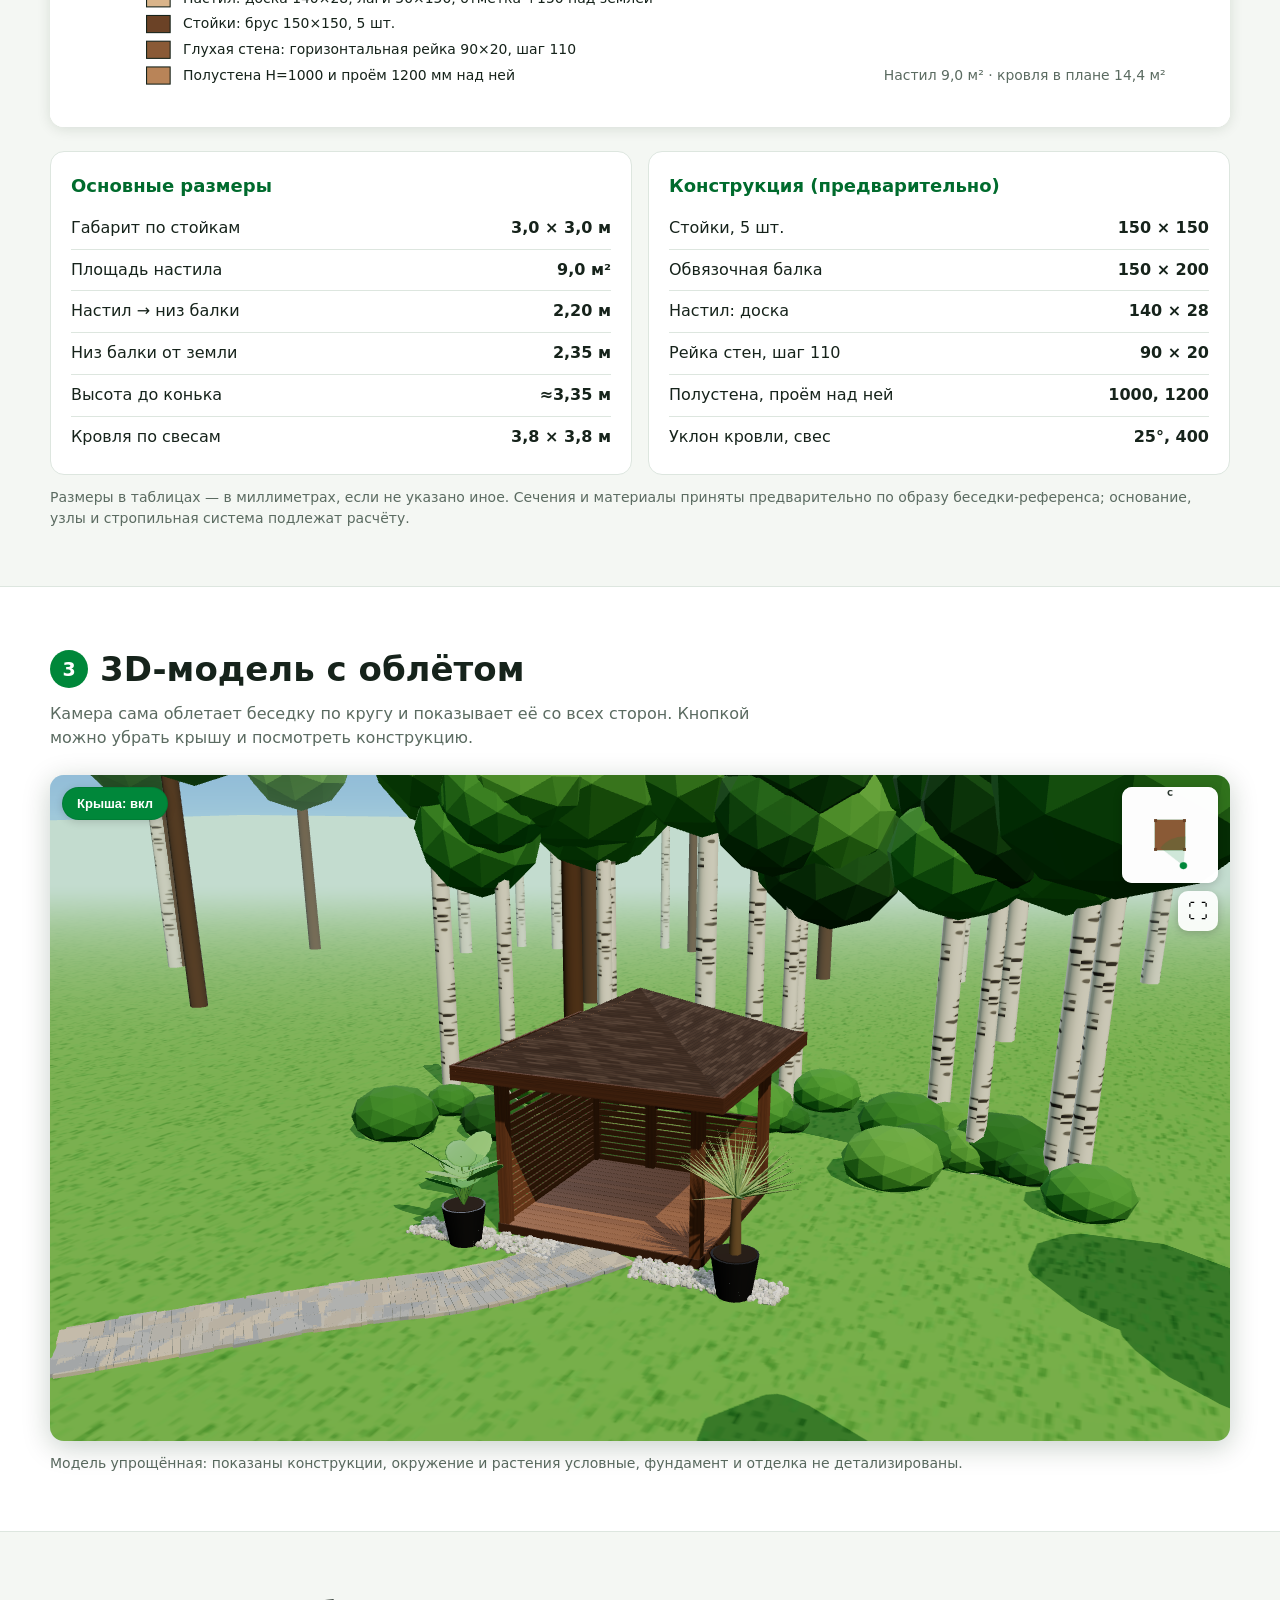
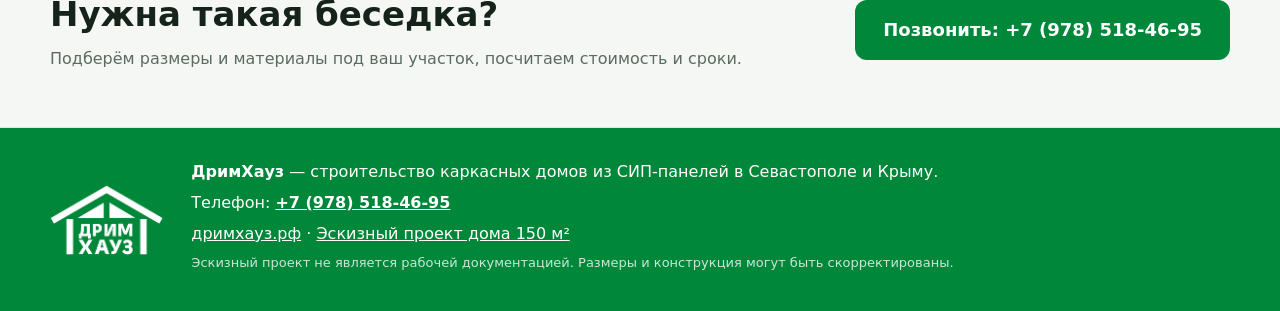
==== commit e135a321: "Беседка: облёт только автоматический, камера всегда смотрит на центр беседки Убраны ручное вращение," ====
--- a/gazebo.html
+++ b/gazebo.html
@@ -105,7 +105,7 @@
   <section id="model" class="block">
     <div class="wrap">
       <h2><span class="num">3</span> 3D-модель с облётом</h2>
-      <p class="sub">Камера сама облетает беседку и показывает её со всех сторон. Можно остановить облёт, повернуть модель мышью или пальцем, приблизить колесом или щипком, выбрать вид кнопками и убрать крышу.</p>
+      <p class="sub">Камера сама облетает беседку по кругу и показывает её со всех сторон. Кнопкой можно убрать крышу и посмотреть конструкцию.</p>
 
       <div class="tour g3d" id="g-root">
         <canvas id="g-canvas"></canvas>
@@ -115,22 +115,12 @@
         <div class="hud" id="g-hud">
           <div class="g-top">
             <div class="g-ctrl">
-              <button class="chip-btn on" id="g-auto">⏸ Облёт</button>
-              <button class="chip-btn" id="g-speed">Скорость ×1</button>
               <button class="chip-btn on" id="g-roof">Крыша: вкл</button>
             </div>
             <div class="hud-right">
               <canvas id="g-compass" width="132" height="132"></canvas>
               <button class="icon-btn" id="g-fs" title="Во весь экран" aria-label="Во весь экран">⛶</button>
             </div>
-          </div>
-          <div class="places" id="g-places">
-            <button data-v="s">Фасад (юг)</button>
-            <button data-v="se">Юго-восток</button>
-            <button data-v="ne">Северо-восток</button>
-            <button data-v="nw">Северо-запад</button>
-            <button data-v="sw">Юго-запад</button>
-            <button data-v="top">Сверху</button>
           </div>
         </div>
       </div>
--- a/gazebo.css
+++ b/gazebo.css
@@ -5,8 +5,7 @@
 .zoom img[src$=".svg"]{background:#fff}
 
 /* 3D-вьюер с облётом */
-.tour.g3d{cursor:grab;background:#cfe4ea}
-.tour.g3d.drag{cursor:grabbing}
+.tour.g3d{cursor:default;background:#cfe4ea;touch-action:auto}
 .g3d .hud{display:flex;flex-direction:column;justify-content:space-between;padding:12px;pointer-events:none}
 .g3d .hud[hidden]{display:none}
 .g3d .hud>*{pointer-events:none}
@@ -20,7 +19,7 @@
 #g-compass{width:96px;height:96px;background:rgba(255,255,255,.9);border-radius:10px;box-shadow:0 2px 10px rgba(0,0,0,.2)}
 .g-fail{position:absolute;inset:0;display:grid;place-items:center;padding:24px;text-align:center;background:var(--alt);color:var(--muted);font-weight:600;z-index:5}
 .g-fail[hidden]{display:none}
-.g3d canvas#g-canvas{touch-action:none}
+.g3d canvas#g-canvas{touch-action:auto;pointer-events:none}
 
 @media (max-width:760px){
   .g3d .places{flex-wrap:nowrap;overflow-x:auto;padding-bottom:4px;max-width:100%}
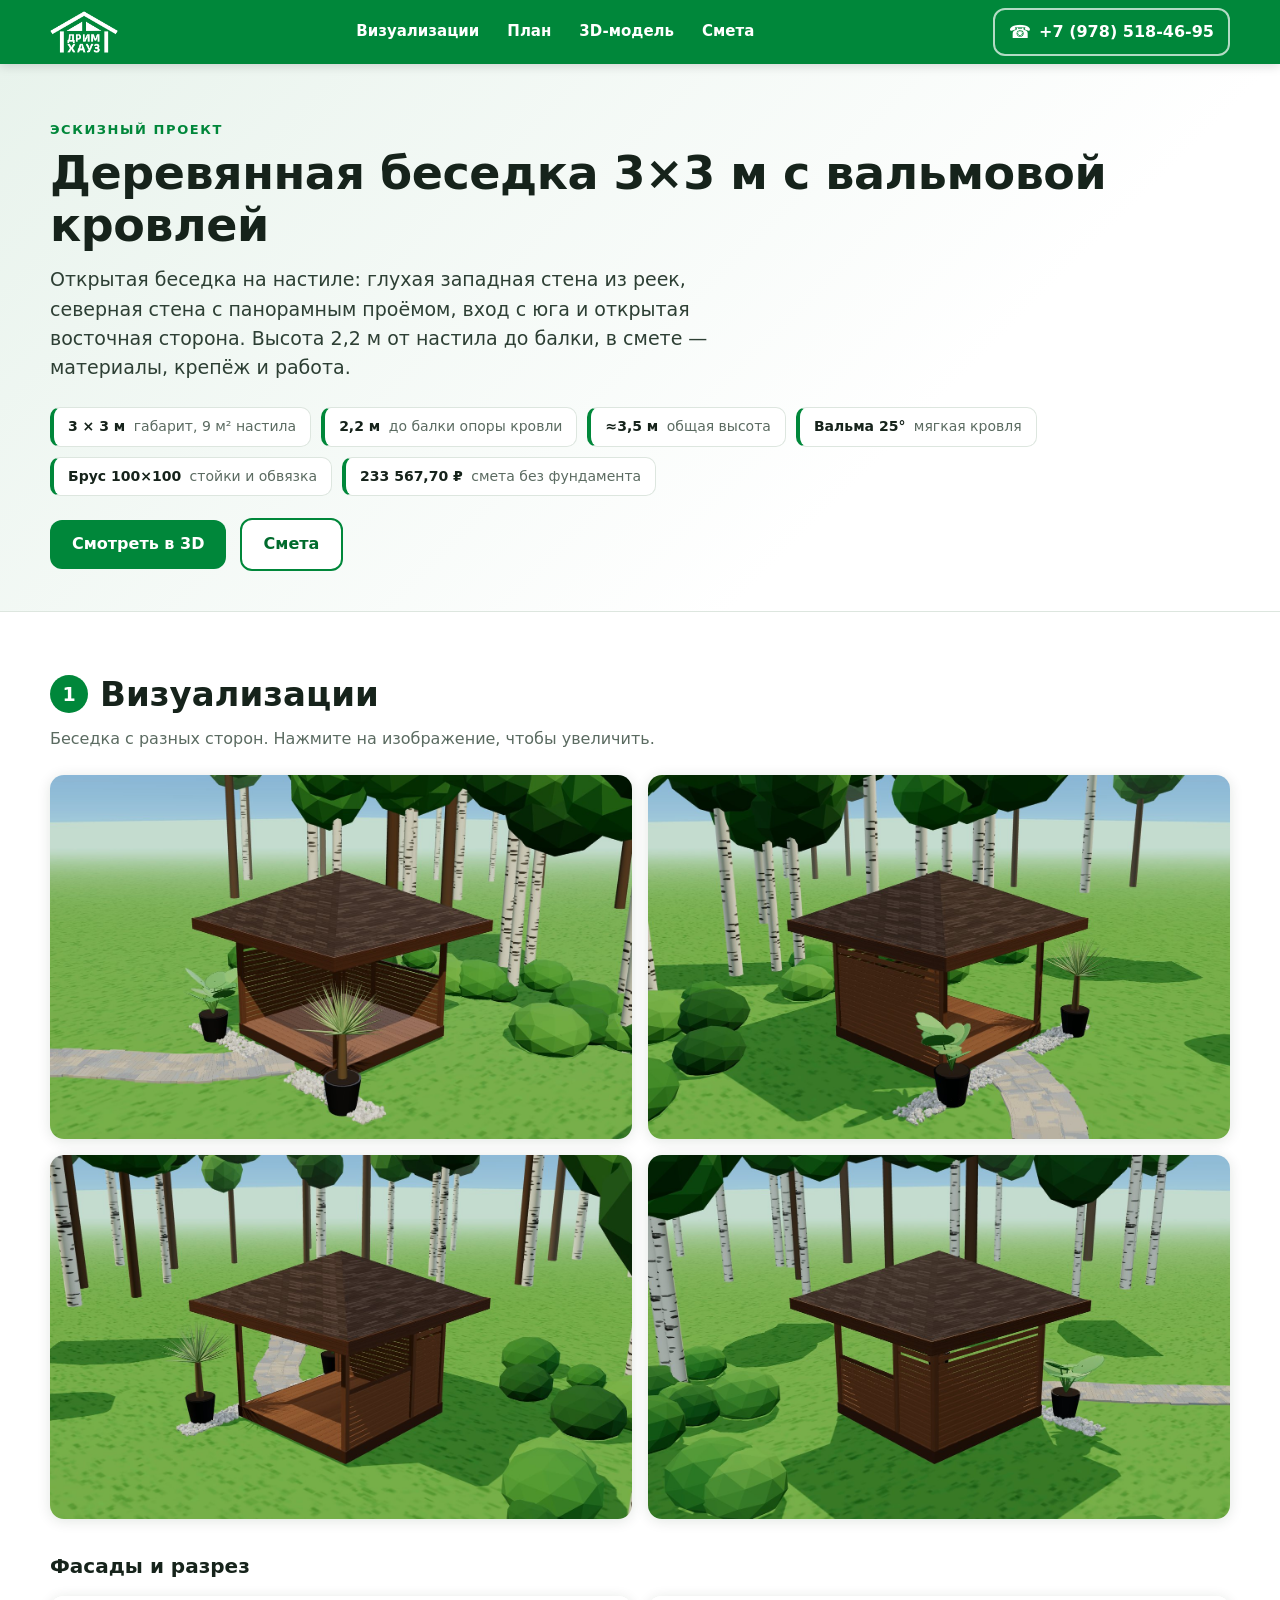
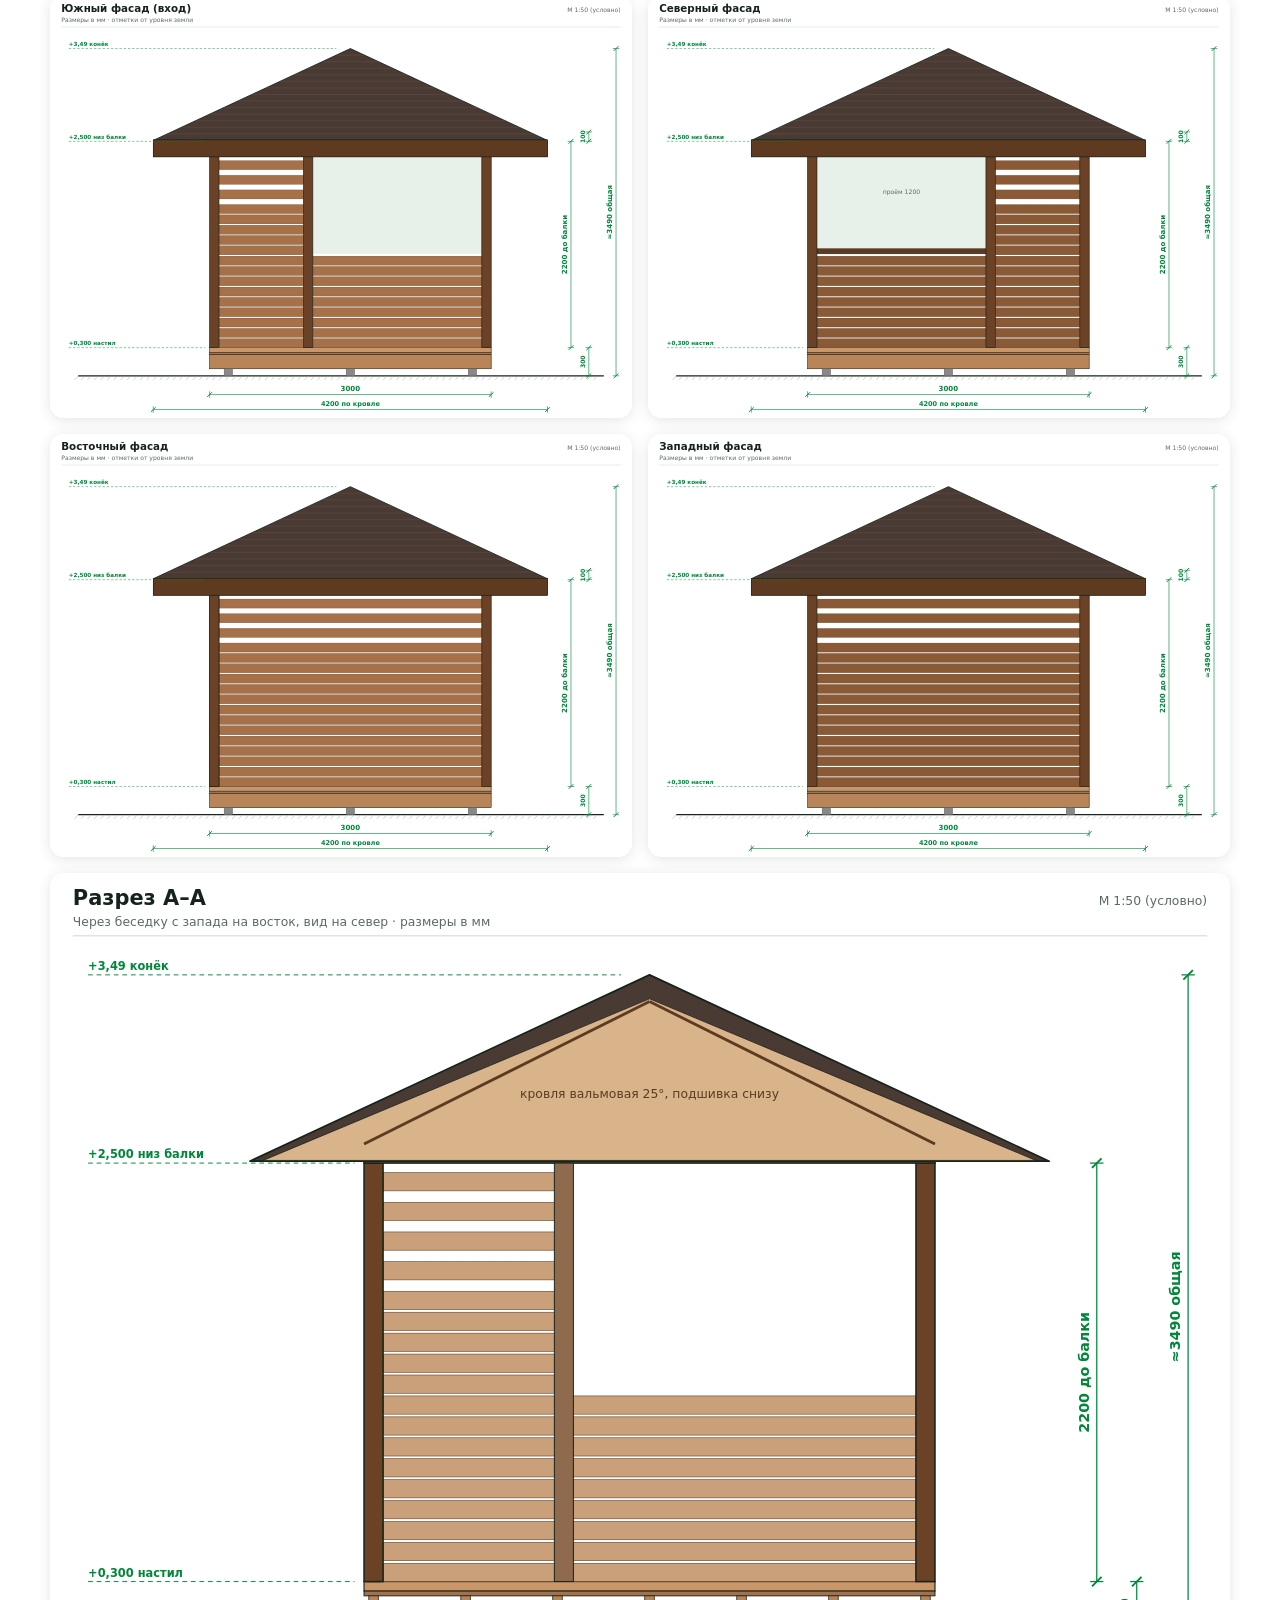
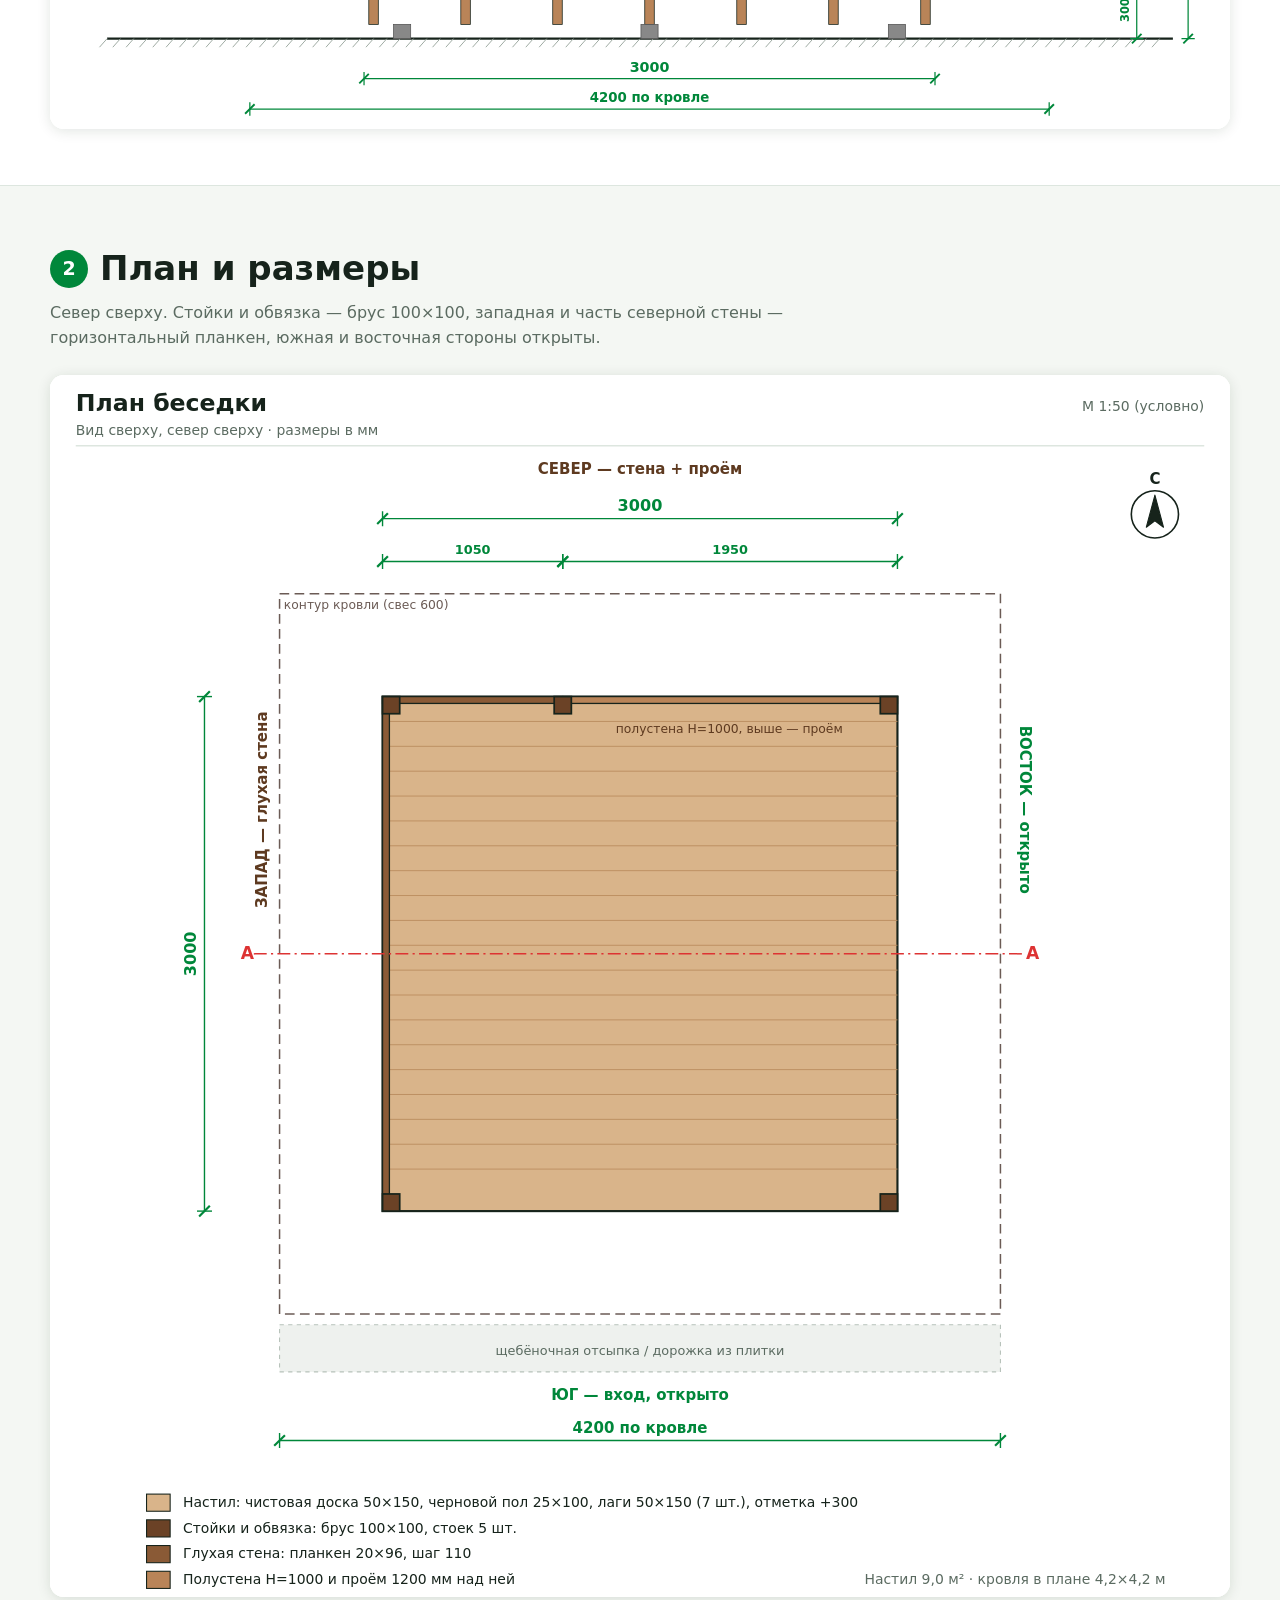
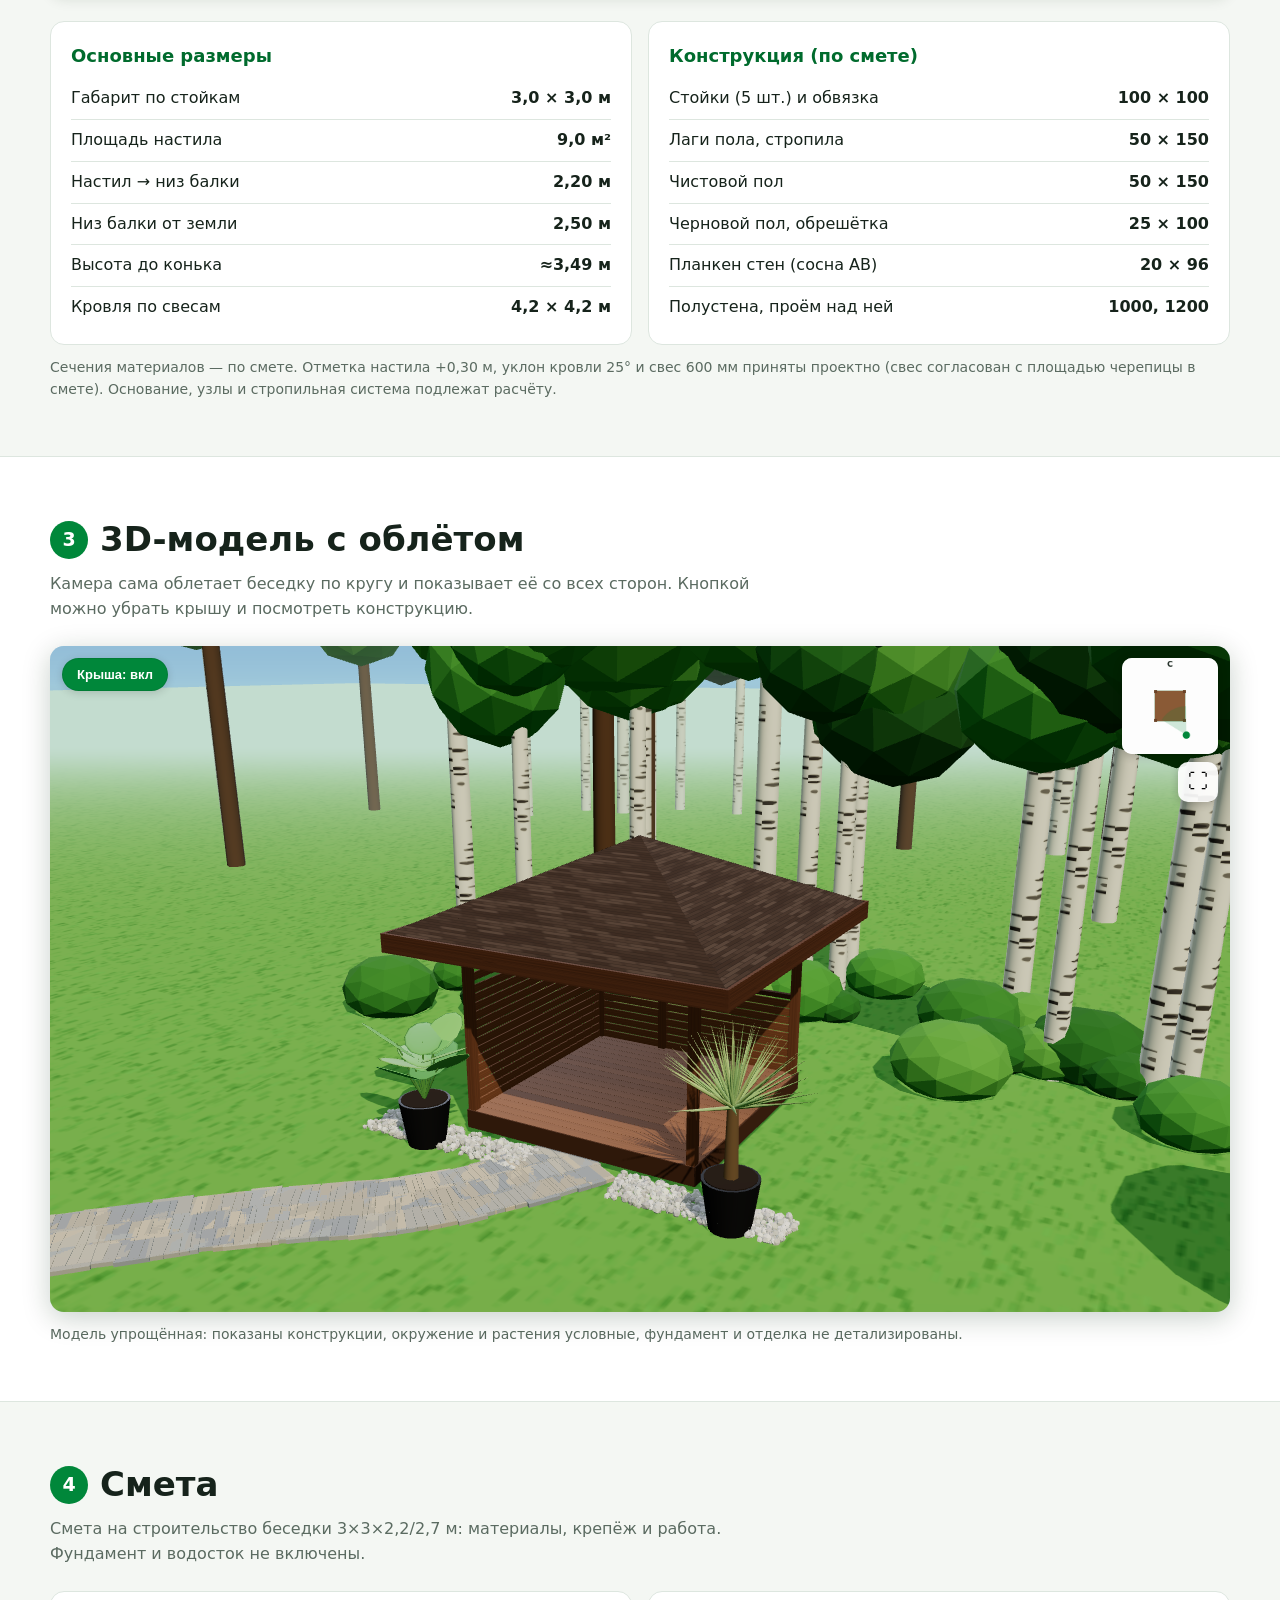
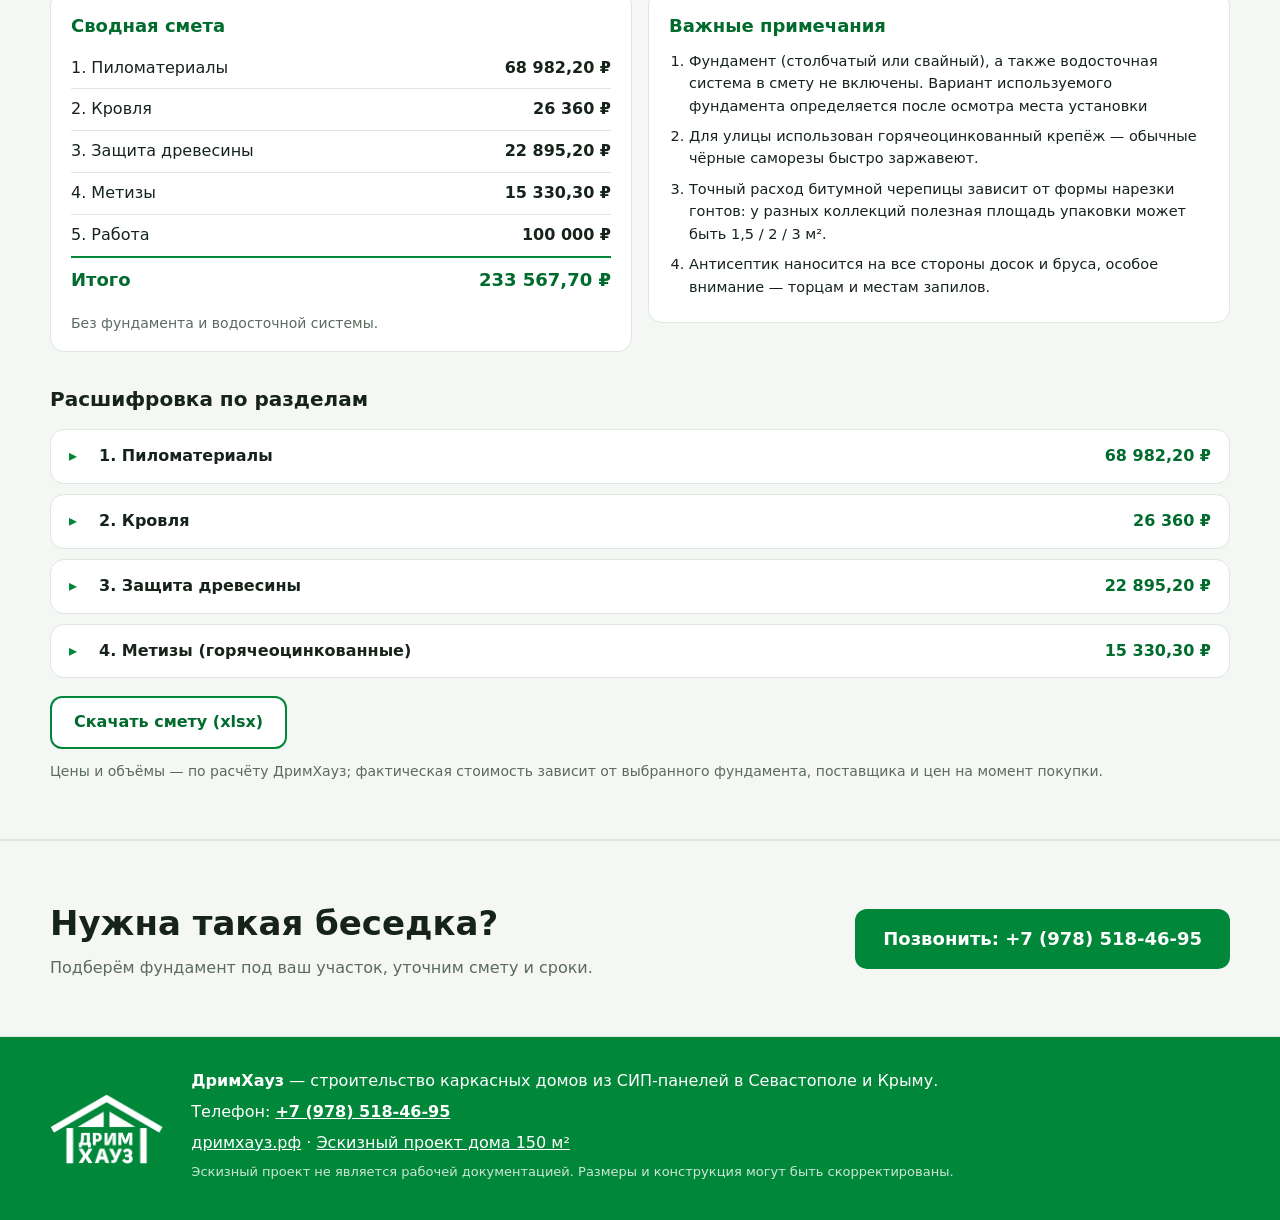
==== commit e8cab34a: "Беседка: исправлен облёт камеры (размер канваса на HiDPI), модель по смете, раздел «Смета», новые ви" ====
--- a/gazebo.html
+++ b/gazebo.html
@@ -4,7 +4,7 @@
 <meta charset="utf-8">
 <meta name="viewport" content="width=device-width, initial-scale=1, viewport-fit=cover">
 <title>ДримХауз — беседка 3×3 м</title>
-<meta name="description" content="Эскизный проект деревянной беседки 3×3 м с вальмовой кровлей: визуализации, план, фасады и 3D-модель с облётом камеры.">
+<meta name="description" content="Эскизный проект деревянной беседки 3×3 м с вальмовой кровлей: визуализации, план, фасады, 3D-модель с облётом камеры и смета.">
 <meta name="theme-color" content="#00873a">
 <link rel="icon" href="assets/icon.png">
 <link rel="stylesheet" href="style.css">
@@ -21,6 +21,7 @@
     <a href="#viz">Визуализации</a>
     <a href="#plan">План</a>
     <a href="#model">3D-модель</a>
+    <a href="#smeta">Смета</a>
   </nav>
   <a class="tel" href="tel:+79785184695"><span class="tel-ic">&#9742;</span><span class="tel-num">+7 (978) 518-46-95</span></a>
 </header>
@@ -30,15 +31,16 @@
     <div class="wrap">
       <p class="eyebrow">Эскизный проект</p>
       <h1>Деревянная беседка 3×3 м с вальмовой кровлей</h1>
-      <p class="lead">Открытая беседка на настиле: глухая западная стена из реек, северная стена с панорамным проёмом, вход с юга и открытая восточная сторона. Высота 2,2&nbsp;м от настила до балки.</p>
+      <p class="lead">Открытая беседка на настиле: глухая западная стена из реек, северная стена с панорамным проёмом, вход с юга и открытая восточная сторона. Высота 2,2&nbsp;м от настила до балки, в смете — материалы, крепёж и работа.</p>
       <ul class="chips">
         <li><b>3 × 3 м</b> габарит, 9 м² настила</li>
         <li><b>2,2 м</b> до балки опоры кровли</li>
-        <li><b>≈3,35 м</b> общая высота</li>
+        <li><b>≈3,5 м</b> общая высота</li>
         <li><b>Вальма 25°</b> мягкая кровля</li>
-        <li><b>Брус 150×150</b> стойки</li>
+        <li><b>Брус 100×100</b> стойки и обвязка</li>
+        <li><b>233&nbsp;567,70&nbsp;₽</b> смета без фундамента</li>
       </ul>
-      <p class="hero-cta"><a class="btn" href="#model">Смотреть в 3D</a></p>
+      <p class="hero-cta"><a class="btn" href="#model">Смотреть в 3D</a> <a class="btn ghost" href="#smeta">Смета</a></p>
     </div>
   </section>
 
@@ -70,7 +72,7 @@
   <section id="plan" class="block alt">
     <div class="wrap">
       <h2><span class="num">2</span> План и размеры</h2>
-      <p class="sub">Север сверху. Стойки — брус 150×150, западная и часть северной стены — горизонтальная рейка, южная и восточная стороны открыты.</p>
+      <p class="sub">Север сверху. Стойки и обвязка — брус 100×100, западная и часть северной стены — горизонтальный планкен, южная и восточная стороны открыты.</p>
       <figure class="wide"><button class="zoom" data-full="assets/gazebo_plan.svg"><img loading="lazy" src="assets/gazebo_plan.svg" alt="План беседки 3×3 м"></button></figure>
 
       <div class="tables">
@@ -80,24 +82,24 @@
             <tr><td>Габарит по стойкам</td><td>3,0 × 3,0 м</td></tr>
             <tr><td>Площадь настила</td><td>9,0 м²</td></tr>
             <tr><td>Настил → низ балки</td><td>2,20 м</td></tr>
-            <tr><td>Низ балки от земли</td><td>2,35 м</td></tr>
-            <tr><td>Высота до конька</td><td>≈3,35 м</td></tr>
-            <tr><td>Кровля по свесам</td><td>3,8 × 3,8 м</td></tr>
+            <tr><td>Низ балки от земли</td><td>2,50 м</td></tr>
+            <tr><td>Высота до конька</td><td>≈3,49 м</td></tr>
+            <tr><td>Кровля по свесам</td><td>4,2 × 4,2 м</td></tr>
           </table>
         </div>
         <div class="card">
-          <h3>Конструкция (предварительно)</h3>
+          <h3>Конструкция (по смете)</h3>
           <table>
-            <tr><td>Стойки, 5 шт.</td><td>150 × 150</td></tr>
-            <tr><td>Обвязочная балка</td><td>150 × 200</td></tr>
-            <tr><td>Настил: доска</td><td>140 × 28</td></tr>
-            <tr><td>Рейка стен, шаг 110</td><td>90 × 20</td></tr>
+            <tr><td>Стойки (5 шт.) и обвязка</td><td>100 × 100</td></tr>
+            <tr><td>Лаги пола, стропила</td><td>50 × 150</td></tr>
+            <tr><td>Чистовой пол</td><td>50 × 150</td></tr>
+            <tr><td>Черновой пол, обрешётка</td><td>25 × 100</td></tr>
+            <tr><td>Планкен стен (сосна АВ)</td><td>20 × 96</td></tr>
             <tr><td>Полустена, проём над ней</td><td>1000, 1200</td></tr>
-            <tr><td>Уклон кровли, свес</td><td>25°, 400</td></tr>
           </table>
         </div>
       </div>
-      <p class="note">Размеры в таблицах — в миллиметрах, если не указано иное. Сечения и материалы приняты предварительно по образу беседки-референса; основание, узлы и стропильная система подлежат расчёту.</p>
+      <p class="note">Сечения материалов — по смете. Отметка настила +0,30 м, уклон кровли 25° и свес 600 мм приняты проектно (свес согласован с площадью черепицы в смете). Основание, узлы и стропильная система подлежат расчёту.</p>
     </div>
   </section>
 
@@ -128,13 +130,103 @@
     </div>
   </section>
 
-  <!-- ===================== 4. СМЕТА (будет добавлена позже) ===================== -->
+  <!-- ===================== 4. СМЕТА ===================== -->
+  <section id="smeta" class="block alt">
+    <div class="wrap">
+      <h2><span class="num">4</span> Смета</h2>
+      <p class="sub">Смета на строительство беседки 3×3×2,2/2,7 м: материалы, крепёж и работа. Фундамент и водосток не включены.</p>
+
+      <div class="tables est-top">
+        <div class="card est-sum">
+          <h3>Сводная смета</h3>
+          <table>
+            <tr><td>1. Пиломатериалы</td><td>68 982,20 ₽</td></tr>
+            <tr><td>2. Кровля</td><td>26 360 ₽</td></tr>
+            <tr><td>3. Защита древесины</td><td>22 895,20 ₽</td></tr>
+            <tr><td>4. Метизы</td><td>15 330,30 ₽</td></tr>
+            <tr><td>5. Работа</td><td>100 000 ₽</td></tr>
+            <tr class="est-total"><td>Итого</td><td>233 567,70 ₽</td></tr>
+          </table>
+          <p class="note">Без фундамента и водосточной системы.</p>
+        </div>
+        <div class="card">
+          <h3>Важные примечания</h3>
+          <ol class="est-notes">
+          <li>Фундамент (столбчатый или свайный), а также водосточная система в смету не включены. Вариант используемого фундамента определяется после осмотра места установки</li>
+          <li>Для улицы использован горячеоцинкованный крепёж  — обычные чёрные саморезы быстро заржавеют.</li>
+          <li>Точный расход битумной черепицы зависит от формы нарезки гонтов: у разных коллекций полезная площадь упаковки может быть 1,5 / 2 / 3 м².</li>
+          <li>Антисептик наносится на все стороны досок и бруса, особое внимание — торцам и местам запилов.</li>
+          </ol>
+        </div>
+      </div>
+
+      <h3>Расшифровка по разделам</h3>
+        <details class="est-d">
+          <summary><span>1. Пиломатериалы</span><b>68 982,20 ₽</b></summary>
+          <div class="est-scroll"><table class="est-t"><thead><tr><th>№</th><th>Наименование</th><th>Сечение</th><th>Ед.</th><th class="num">Кол-во</th><th class="num">Объём, м³</th><th class="num">Цена, м³ или шт.</th><th class="num">Сумма</th></tr></thead><tbody>
+<tr><td>1.1</td><td>Брус на обвязку и стойки</td><td>100×100 мм</td><td>пог. м</td><td class="num">36</td><td class="num">0,36</td><td class="num">32 000 ₽</td><td class="sum">11 520 ₽</td></tr>
+<tr><td>1.2</td><td>Лаги пола</td><td>50×150 мм</td><td>пог. м</td><td class="num">21</td><td class="num">0,16</td><td class="num">32 670 ₽</td><td class="sum">5 227,20 ₽</td></tr>
+<tr><td>1.3</td><td>Стропила</td><td>50×150 мм</td><td>пог. м</td><td class="num">20</td><td class="num">0,15</td><td class="num">32 670 ₽</td><td class="sum">4 900,50 ₽</td></tr>
+<tr><td>1.4</td><td>Обрешётка</td><td>25×100 мм</td><td>пог. м</td><td class="num">24</td><td class="num">0,06</td><td class="num">33 165 ₽</td><td class="sum">1 989,90 ₽</td></tr>
+<tr><td>1.5</td><td>Черновой пол</td><td>25×100 мм</td><td>м²</td><td class="num">9</td><td class="num">0,14</td><td class="num">33 165 ₽</td><td class="sum">4 643,10 ₽</td></tr>
+<tr><td>1.6</td><td>Чистовой пол</td><td>50х150 мм</td><td>м²</td><td class="num">9</td><td class="num">0,45</td><td class="num">32 670 ₽</td><td class="sum">14 701,50 ₽</td></tr>
+<tr><td>1.7</td><td>Обшивка стен (планкен сосна АВ сухая)</td><td>20×96х3000 мм</td><td>шт.</td><td class="num">45</td><td class="num">0,259</td><td class="num">400 ₽</td><td class="sum">18 000 ₽</td></tr>
+<tr><td></td><td>Расходники (шлифкруги, диски, пр.)</td><td></td><td></td><td class="num"></td><td class="num"></td><td class="num"></td><td class="sum">3 000 ₽</td></tr>
+<tr><td></td><td>Доставка</td><td></td><td></td><td class="num"></td><td class="num"></td><td class="num"></td><td class="sum">5 000 ₽</td></tr>
+</tbody></table></div>
+          <p class="note">При покупке стандартных шестиметровых досок: брус 100×100 — 6 шт., доска 50×150 — 7 шт., доска 25×100 — 6 шт., имитация бруса — 14 м², шпунт — 9 м².</p>
+        </details>
+        <details class="est-d">
+          <summary><span>2. Кровля</span><b>26 360 ₽</b></summary>
+          <div class="est-scroll"><table class="est-t"><thead><tr><th>№</th><th>Наименование</th><th>Ед.</th><th class="num">Кол-во</th><th>Примечание</th><th class="num">Цена</th><th>Сумма</th></tr></thead><tbody>
+<tr><td>2.1</td><td>Битумная черепица (гонты)</td><td>м² / упак.</td><td class="num">21–22 м² / 7–8 упак.</td><td>Запас 10–15% на подрезку</td><td class="num">680 ₽</td><td class="sum">14 960 ₽</td></tr>
+<tr><td>2.2</td><td>Подкладочный ковёр</td><td>м² / рулон</td><td class="num">20 м² / 2 рулона</td><td>Сплошной слой по скатам</td><td class="num">2 400 ₽</td><td class="sum">4 800 ₽</td></tr>
+<tr><td>2.3</td><td>Битумная мастика (фиксер)</td><td>кг</td><td class="num">2,5–3,0</td><td>Канистра 3 кг</td><td class="num">2 600 ₽</td><td class="sum">2 600 ₽</td></tr>
+<tr><td></td><td>Расходники (валик, шпатель, лезкия, шнурка и пр.)</td><td></td><td class="num"></td><td></td><td class="num"></td><td class="sum">2 000 ₽</td></tr>
+<tr><td></td><td>Доставка</td><td></td><td class="num"></td><td></td><td class="num"></td><td class="sum">2 000 ₽</td></tr>
+</tbody></table></div>
+          
+        </details>
+        <details class="est-d">
+          <summary><span>3. Защита древесины</span><b>22 895,20 ₽</b></summary>
+          <div class="est-scroll"><table class="est-t"><thead><tr><th>№</th><th>Наименование</th><th>Ед.</th><th class="num">Кол-во</th><th>Примечание</th><th class="num">Цена</th><th>Сумма</th></tr></thead><tbody>
+<tr><td>3.1</td><td>Антисептик для дерева</td><td>л</td><td class="num">22</td><td>Два слоя, с запасом на торцы</td><td class="num">131,60 ₽</td><td class="sum">2 895,20 ₽</td></tr>
+<tr><td>3.2</td><td>Лазурь для наружных работ</td><td>л</td><td class="num">15–18</td><td>Два слоя по пиленой древесине</td><td class="num">1 000 ₽</td><td class="sum">18 000 ₽</td></tr>
+<tr><td>3.3</td><td>Валики, кисти, растворители</td><td></td><td class="num"></td><td></td><td class="num"></td><td class="sum">2 000 ₽</td></tr>
+</tbody></table></div>
+          
+        </details>
+        <details class="est-d">
+          <summary><span>4. Метизы (горячеоцинкованные)</span><b>15 330,30 ₽</b></summary>
+          <div class="est-scroll"><table class="est-t"><thead><tr><th>№</th><th>Назначение</th><th>Вид метиза</th><th class="num">Ед.</th><th class="num">Кол-во</th><th>Цена</th><th>Сумма</th></tr></thead><tbody>
+<tr><td>4.1</td><td>Крепление к фундаменту</td><td>Анкерный болт M10×120</td><td class="num">шт.</td><td class="num">10</td><td class="num">49 ₽</td><td class="sum">490 ₽</td></tr>
+<tr><td>4.2</td><td>Сборка каркаса</td><td>Усиленные уголки 90×90×65</td><td class="num">шт.</td><td class="num">36</td><td class="num">40,80 ₽</td><td class="sum">1 468,80 ₽</td></tr>
+<tr><td>4.3</td><td>Сборка каркаса</td><td>Саморезы 5×80 </td><td class="num">шт.</td><td class="num">300</td><td class="num">4,50 ₽</td><td class="sum">1 350 ₽</td></tr>
+<tr><td>4.4</td><td>Сборка каркаса</td><td>Болты M10×120 с гайками и шайбами</td><td class="num">шт.</td><td class="num">16</td><td class="num">185 ₽</td><td class="sum">2 960 ₽</td></tr>
+<tr><td>4.5</td><td>Крепление лаг пола</td><td>Опоры/уголки для лаг 50×50</td><td class="num">шт.</td><td class="num">16</td><td class="num">24 ₽</td><td class="sum">384 ₽</td></tr>
+<tr><td>4.6</td><td>Черновой пол</td><td>Саморезы 4,2×75</td><td class="num">шт.</td><td class="num">550</td><td class="num">2,40 ₽</td><td class="sum">1 320 ₽</td></tr>
+<tr><td>4.7</td><td>Чистовой пол</td><td>Саморезы 4,2×75</td><td class="num">шт.</td><td class="num">450</td><td class="num">2,40 ₽</td><td class="sum">1 080 ₽</td></tr>
+<tr><td>4.8</td><td>Обшивка стен</td><td>Саморезы  4×50</td><td class="num">шт.</td><td class="num">450</td><td class="num">2 ₽</td><td class="sum">900 ₽</td></tr>
+<tr><td>4.9</td><td>Стропильная система</td><td>Стропильные уголки/пластины 90×90</td><td class="num">шт.</td><td class="num">20</td><td class="num">28 ₽</td><td class="sum">560 ₽</td></tr>
+<tr><td>4.10</td><td>Стропильная система</td><td>Саморезы 5×80</td><td class="num">шт.</td><td class="num">150</td><td class="num">4,50 ₽</td><td class="sum">675 ₽</td></tr>
+<tr><td>4.11</td><td>Стропильная система</td><td>Гвозди 3,5×90 реечные</td><td class="num">шт.</td><td class="num">1000</td><td class="num">2 ₽</td><td class="sum">2 000 ₽</td></tr>
+<tr><td>4.12</td><td>Обрешётка</td><td>Саморезы/гвозди 3,5×70 реечные</td><td class="num">шт.</td><td class="num">350</td><td class="num">1,80 ₽</td><td class="sum">630 ₽</td></tr>
+<tr><td>4.13</td><td>Подкладочный ковёр</td><td>Гвозди с широкой шляпкой 20–25 мм</td><td class="num">шт.</td><td class="num">350</td><td class="num">0,75 ₽</td><td class="sum">262,50 ₽</td></tr>
+<tr><td>4.14</td><td>Битумная черепица</td><td>Ершёные гвозди 1,8–2,0×25–30 мм</td><td class="num">шт.</td><td class="num">1000</td><td class="num">0,75 ₽</td><td class="sum">750 ₽</td></tr>
+<tr><td></td><td>Расходники (биты, пр.)</td><td></td><td class="num"></td><td class="num"></td><td></td><td class="sum">500 ₽</td></tr>
+</tbody></table></div>
+          
+        </details>
+      <p class="est-dl"><a class="btn ghost" href="assets/besedka_3x3_smeta.xlsx" download>Скачать смету (xlsx)</a></p>
+      <p class="note">Цены и объёмы — по расчёту ДримХауз; фактическая стоимость зависит от выбранного фундамента, поставщика и цен на момент покупки.</p>
+    </div>
+  </section>
 
   <section id="contacts" class="block alt">
     <div class="wrap cta">
       <div>
         <h2 class="cta-h">Нужна такая беседка?</h2>
-        <p class="sub" style="margin:0">Подберём размеры и материалы под ваш участок, посчитаем стоимость и сроки.</p>
+        <p class="sub" style="margin:0">Подберём фундамент под ваш участок, уточним смету и сроки.</p>
       </div>
       <a class="btn big" href="tel:+79785184695">Позвонить: +7 (978) 518-46-95</a>
     </div>
--- a/gazebo.css
+++ b/gazebo.css
@@ -19,7 +19,7 @@
 #g-compass{width:96px;height:96px;background:rgba(255,255,255,.9);border-radius:10px;box-shadow:0 2px 10px rgba(0,0,0,.2)}
 .g-fail{position:absolute;inset:0;display:grid;place-items:center;padding:24px;text-align:center;background:var(--alt);color:var(--muted);font-weight:600;z-index:5}
 .g-fail[hidden]{display:none}
-.g3d canvas#g-canvas{touch-action:auto;pointer-events:none}
+#g-canvas{position:absolute;inset:0;width:100%;height:100%;display:block;touch-action:auto;pointer-events:none;outline:none}
 
 @media (max-width:760px){
   .g3d .places{flex-wrap:nowrap;overflow-x:auto;padding-bottom:4px;max-width:100%}
@@ -28,3 +28,29 @@
   .chip-btn{padding:7px 11px;font-size:12px}
   .tour.g3d{height:min(78vh,620px)}
 }
+
+/* смета */
+.hero-cta .btn.ghost{margin-left:8px}
+.est-top{margin-top:8px;align-items:start}
+.est-sum td:last-child{font-size:16px}
+.est-sum .est-total td{font-weight:800;font-size:18px;color:var(--green-dark);border-top:2px solid var(--green)}
+.est-notes{margin:10px 0 4px;padding-left:20px;color:var(--ink);font-size:14.5px}
+.est-notes li{margin:0 0 8px}
+.est-d{background:#fff;border:1px solid var(--line);border-radius:var(--radius);margin:0 0 10px;overflow:hidden}
+.est-d summary{display:flex;justify-content:space-between;align-items:center;gap:12px;padding:14px 18px;cursor:pointer;font-weight:700;list-style:none}
+.est-d summary::-webkit-details-marker{display:none}
+.est-d summary::before{content:"▸";color:var(--green);margin-right:10px;transition:transform .15s}
+.est-d[open] summary::before{transform:rotate(90deg)}
+.est-d summary span{flex:1}
+.est-d summary b{color:var(--green-dark);white-space:nowrap}
+.est-d .note{margin:0;padding:10px 18px 14px}
+.est-scroll{overflow-x:auto;padding:0 18px 6px}
+.est-t{min-width:560px;font-size:14px}
+.est-t th{text-align:left;font-size:12px;letter-spacing:.04em;text-transform:uppercase;color:var(--muted);padding:6px 10px 8px 0;border-bottom:2px solid var(--line);white-space:nowrap}
+.est-t th.num,.est-t td.num{text-align:right}
+.est-t td{padding:7px 10px 7px 0;font-weight:400;text-align:left;white-space:normal;vertical-align:top}
+.est-t td.num{white-space:nowrap;font-variant-numeric:tabular-nums}
+.est-t td.sum{text-align:right;font-weight:700;white-space:nowrap;font-variant-numeric:tabular-nums;padding-right:0}
+.est-t th:last-child{text-align:right;padding-right:0}
+.est-dl{margin:18px 0 8px}
+@media (max-width:760px){.hero-cta .btn.ghost{margin:8px 0 0}.est-d summary{padding:12px 14px}.est-scroll{padding:0 14px 6px}}
